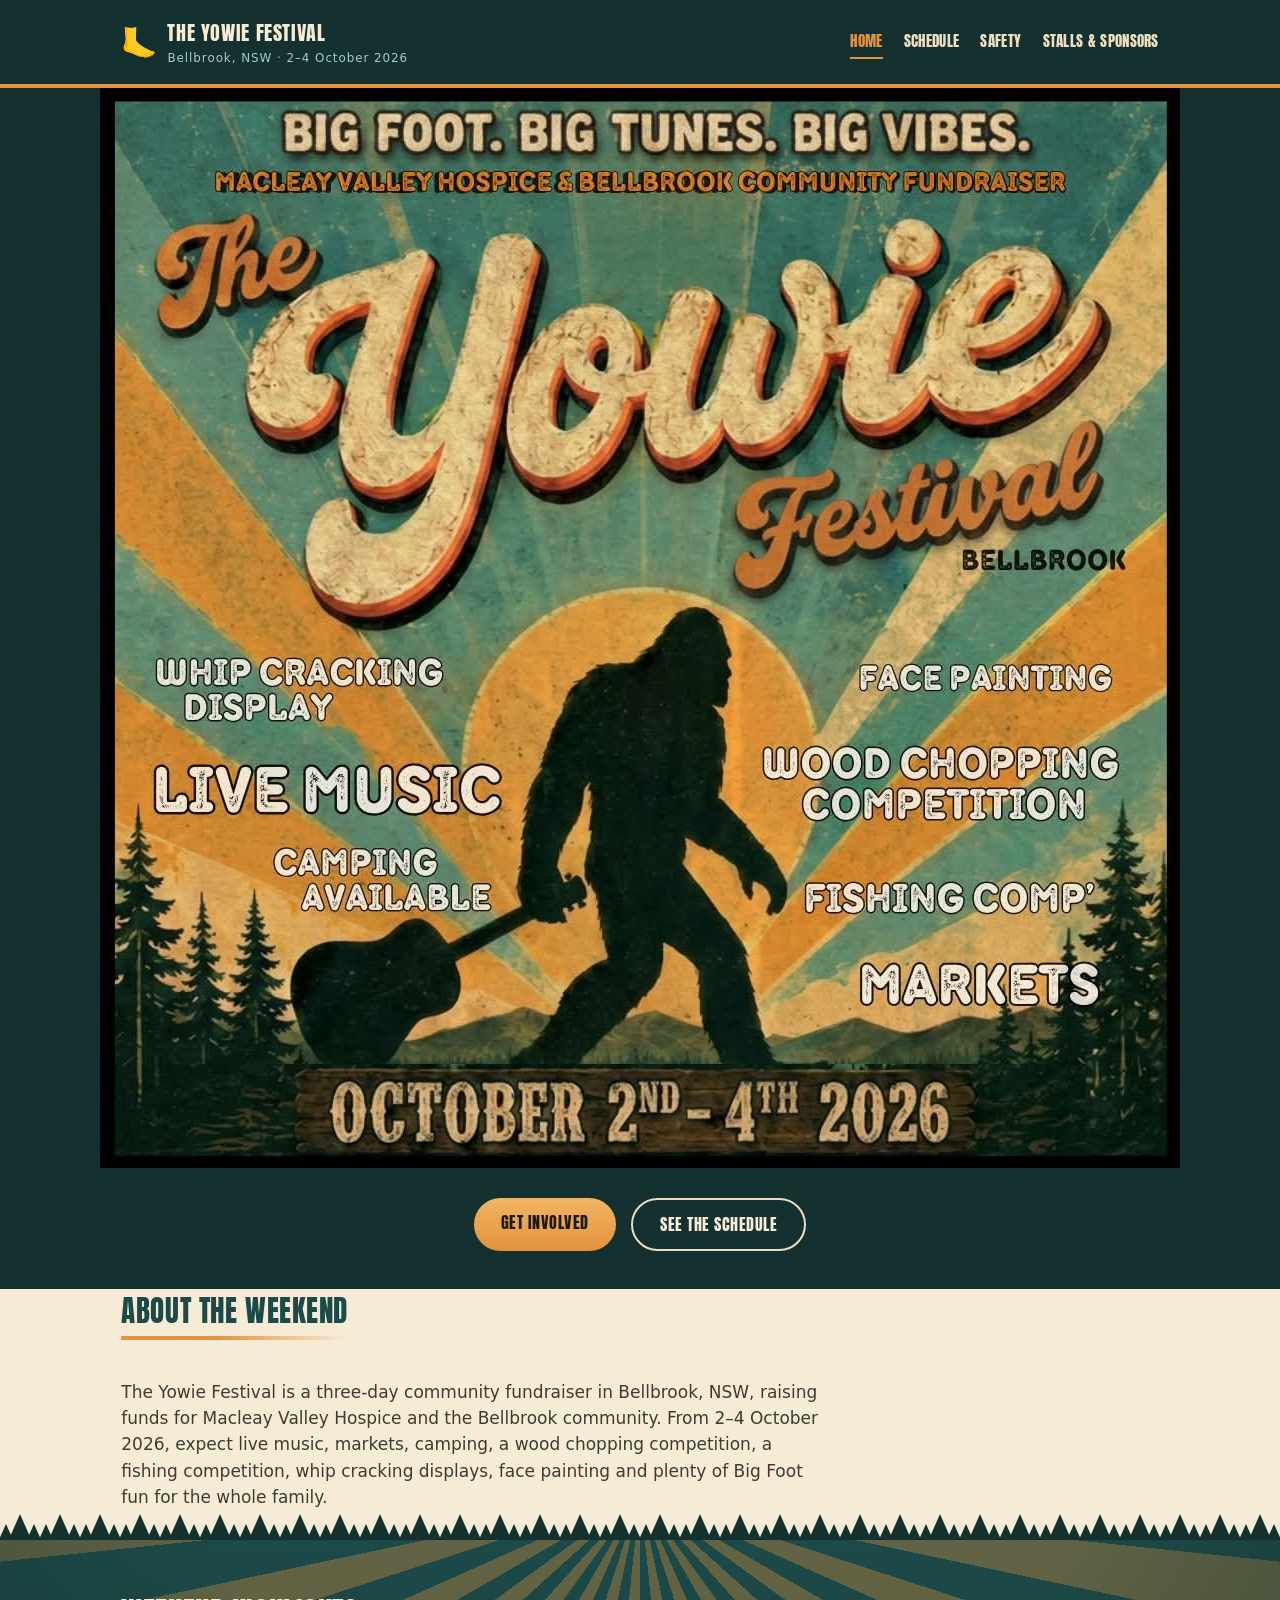
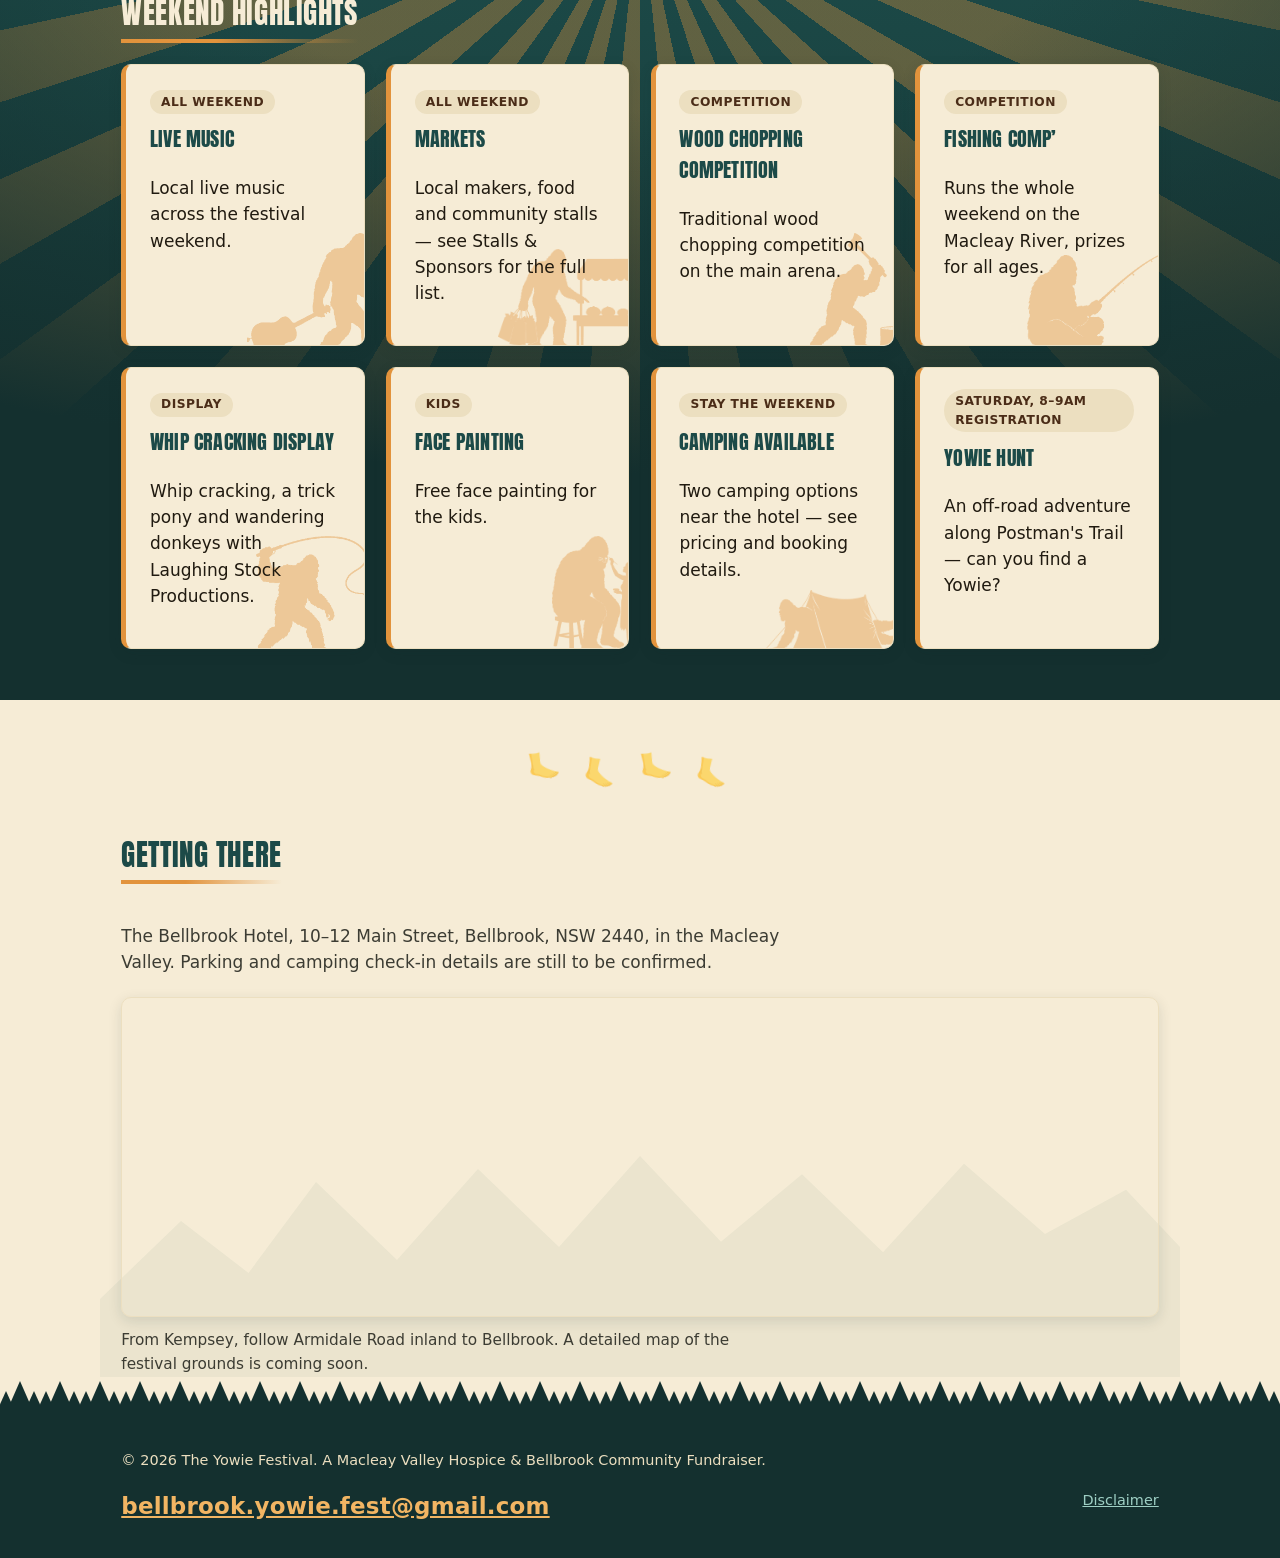
==== index.html @ 69d81611 "Remove the detailed festival map and muster-point map for now Per instruction: until a custom Google" ====
<!DOCTYPE html>
<html lang="en">
<head>
<meta charset="UTF-8">
<meta name="viewport" content="width=device-width, initial-scale=1.0">
<title>The Yowie Festival — Bellbrook, 2–4 October 2026</title>
<meta name="description" content="The Yowie Festival — Big Foot. Big Tunes. Big Vibes. A Macleay Valley Hospice &amp; Bellbrook Community Fundraiser, 2–4 October 2026 in Bellbrook, NSW. Live music, markets, camping, wood chopping, fishing comp and more.">
<link rel="preconnect" href="https://fonts.googleapis.com">
<link rel="preconnect" href="https://fonts.gstatic.com" crossorigin>
<link href="https://fonts.googleapis.com/css2?family=Anton&family=Kaushan+Script&display=swap" rel="stylesheet">
<link rel="stylesheet" href="assets/styles.css">
</head>
<body>

<header class="site-header">
  <div class="container">
    <a class="brand" href="index.html">
      <span class="brand-mark" aria-hidden="true">🦶</span>
      <span class="brand-text">The Yowie Festival<small>Bellbrook, NSW · 2–4 October 2026</small></span>
    </a>
    <nav class="site-nav">
      <a href="index.html" aria-current="page">Home</a>
      <a href="schedule.html">Schedule</a>
      <a href="safety.html">Safety</a>
      <a href="vendors.html">Stalls &amp; Sponsors</a>
    </nav>
  </div>
</header>

<section class="hero">
  <h1 class="visually-hidden">The Yowie Festival — Bellbrook, 2&ndash;4 October 2026</h1>
  <div class="hero-poster-full">
    <img src="assets/img/yowie-festival-poster.jpg" alt="The Yowie Festival official event poster: Big Foot, Big Tunes, Big Vibes — a Macleay Valley Hospice &amp; Bellbrook Community Fundraiser, 2–4 October 2026, featuring whip cracking display, live music, camping available, face painting, wood chopping competition, fishing comp' and markets.">
  </div>

  <div class="hero-actions">
    <div class="button-row">
      <a class="btn btn-primary" href="mailto:bellbrook.yowie.fest@gmail.com">Get Involved</a>
      <a class="btn btn-secondary" href="schedule.html">See the schedule</a>
    </div>
  </div>
</section>

<main class="container">

  <section id="about">
    <h2 class="section-title">About the weekend</h2>
    <p class="section-intro">
      The Yowie Festival is a three-day community fundraiser in Bellbrook, NSW, raising
      funds for Macleay Valley Hospice and the Bellbrook community. From 2–4 October 2026,
      expect live music, markets, camping, a wood chopping competition, a fishing
      competition, whip cracking displays, face painting and plenty of Big Foot fun for
      the whole family.
    </p>
  </section>

  <section id="highlights" class="panel-sunburst">
    <div class="container">
      <h2 class="section-title">Weekend highlights</h2>
      <div class="card-grid">
        <div class="card">
          <img class="card-silhouette" src="assets/img/yowie-guitar-cutout-orange.png" alt="" aria-hidden="true">
          <div class="card-body">
            <div class="meta">All weekend</div>
            <h3><a href="live-music.html">Live Music</a></h3>
            <p>Local live music across the festival weekend.</p>
          </div>
        </div>
        <div class="card">
          <img class="card-silhouette" src="assets/img/yowie-markets-orange.png" alt="" aria-hidden="true">
          <div class="card-body">
            <div class="meta">All weekend</div>
            <h3><a href="vendors.html">Markets</a></h3>
            <p>Local makers, food and community stalls — see Stalls &amp; Sponsors for the full list.</p>
          </div>
        </div>
        <div class="card">
          <img class="card-silhouette" src="assets/img/yowie-wood-chopping-orange.png" alt="" aria-hidden="true">
          <div class="card-body">
            <div class="meta">Competition</div>
            <h3><a href="wood-chopping-competition.html">Wood Chopping Competition</a></h3>
            <p>Traditional wood chopping competition on the main arena.</p>
          </div>
        </div>
        <div class="card">
          <img class="card-silhouette" src="assets/img/yowie-fishing-orange.png" alt="" aria-hidden="true">
          <div class="card-body">
            <div class="meta">Competition</div>
            <h3><a href="fishing-competition.html">Fishing Comp&rsquo;</a></h3>
            <p>Runs the whole weekend on the Macleay River, prizes for all ages.</p>
          </div>
        </div>
        <div class="card">
          <img class="card-silhouette" src="assets/img/yowie-whip-cracking-orange.png" alt="" aria-hidden="true">
          <div class="card-body">
            <div class="meta">Display</div>
            <h3><a href="whip-cracking-display.html">Whip Cracking Display</a></h3>
            <p>Whip cracking, a trick pony and wandering donkeys with Laughing Stock Productions.</p>
          </div>
        </div>
        <div class="card">
          <img class="card-silhouette" src="assets/img/yowie-face-painting-orange.png" alt="" aria-hidden="true">
          <div class="card-body">
            <div class="meta">Kids</div>
            <h3><a href="face-painting.html">Face Painting</a></h3>
            <p>Free face painting for the kids.</p>
          </div>
        </div>
        <div class="card">
          <img class="card-silhouette" src="assets/img/yowie-camping-orange.png" alt="" aria-hidden="true">
          <div class="card-body">
            <div class="meta">Stay the weekend</div>
            <h3><a href="camping.html">Camping Available</a></h3>
            <p>Two camping options near the hotel — see pricing and booking details.</p>
          </div>
        </div>
        <div class="card">
          <div class="card-body">
            <div class="meta">Saturday, 8&ndash;9am registration</div>
            <h3><a href="yowie-hunt.html">Yowie Hunt</a></h3>
            <p>An off-road adventure along Postman's Trail — can you find a Yowie?</p>
          </div>
        </div>
      </div>
    </div>
  </section>

  <div class="footprint-trail" aria-hidden="true"><span>🦶</span><span>🦶</span><span>🦶</span><span>🦶</span></div>

  <section id="location">
    <h2 class="section-title">Getting there</h2>
    <p class="section-intro">
      The Bellbrook Hotel, 10&ndash;12 Main Street, Bellbrook, NSW 2440, in the Macleay
      Valley. Parking and camping check-in details are still to be confirmed.
    </p>
    <div class="map-embed">
      <iframe
        src="https://www.google.com/maps?saddr=Kempsey,+NSW&daddr=Bellbrook,+NSW&output=embed"
        title="Map showing the drive from Kempsey to Bellbrook via Armidale Road"
        loading="lazy"
        referrerpolicy="no-referrer-when-downgrade">
      </iframe>
    </div>
    <p class="section-intro map-note">
      From Kempsey, follow Armidale Road inland to Bellbrook. A detailed map of the
      festival grounds is coming soon.
    </p>
  </section>

</main>

<footer class="site-footer">
  <div class="container">
    <div>&copy; <span id="year">2026</span> The Yowie Festival. A Macleay Valley Hospice &amp; Bellbrook Community Fundraiser.</div>
    <div><a href="mailto:bellbrook.yowie.fest@gmail.com" class="footer-email">bellbrook.yowie.fest@gmail.com</a></div>
    <div><a href="disclaimer.html">Disclaimer</a></div>
  </div>
</footer>

</body>
</html>
---- assets/styles.css ----
/* Yowie Weekend — shared styles
   Plain CSS, no build step, so the whole /assets folder can be copied
   straight into any static host. */

:root {
  --forest-dark: #14302f;
  --forest: #1c4a48;
  --forest-mid: #2d6e6a;
  --moss: #5b8c5a;
  --moss-light: #9ecfc4;
  --bark: #5b3a22;
  --wood: #6b4226;
  --wood-dark: #4a2c17;
  --cream: #f6ecd6;
  --cream-dim: #ecdfc0;
  --accent: #e2933c;
  --accent-light: #f2b563;
  --accent-dark: #b85c2e;
  --ink: #201a10;
  --radius: 10px;
  --max-width: 1080px;
  --font-display: "Anton", "Segoe UI", system-ui, sans-serif;
  --font-script: "Kaushan Script", cursive;
  font-size: 17px;
}

* {
  box-sizing: border-box;
}

html, body {
  margin: 0;
  padding: 0;
}

html {
  overflow-x: hidden;
}

body {
  background-color: var(--cream);
  background-image:
    radial-gradient(ellipse 140% 70% at 12% -8%, rgba(226, 147, 60, 0.12), transparent 55%),
    radial-gradient(ellipse 140% 70% at 100% 105%, rgba(28, 74, 72, 0.14), transparent 55%);
  background-attachment: fixed;
  color: var(--ink);
  font-family: "Segoe UI", system-ui, -apple-system, Roboto, sans-serif;
  line-height: 1.55;
  overflow-x: hidden;
}

a {
  color: var(--forest-mid);
}

a:hover {
  color: var(--accent-dark);
}

img {
  max-width: 100%;
  display: block;
}

.container {
  max-width: var(--max-width);
  margin: 0 auto;
  padding: 0 1.25rem;
}

/* Header / nav */

.site-header {
  background: var(--forest-dark);
  color: var(--cream);
  border-bottom: 4px solid var(--accent);
}

.site-header .container {
  display: flex;
  align-items: center;
  justify-content: space-between;
  flex-wrap: wrap;
  gap: 0.75rem;
  padding-top: 1rem;
  padding-bottom: 1rem;
}

.brand {
  display: flex;
  align-items: center;
  gap: 0.6rem;
  text-decoration: none;
  color: var(--cream);
}

.brand-mark {
  font-size: 1.7rem;
  line-height: 1;
}

.brand-text {
  font-family: var(--font-display);
  font-weight: 400;
  font-size: 1.2rem;
  letter-spacing: 0.03em;
  text-transform: uppercase;
}

.brand-text small {
  display: block;
  font-family: "Segoe UI", system-ui, sans-serif;
  font-weight: 400;
  font-size: 0.7rem;
  letter-spacing: 0.08em;
  color: var(--moss-light);
  text-transform: none;
}

.site-nav {
  display: flex;
  gap: 1.25rem;
  flex-wrap: wrap;
}

.site-nav a {
  font-family: var(--font-display);
  color: var(--cream-dim);
  text-decoration: none;
  font-weight: 400;
  font-size: 0.9rem;
  letter-spacing: 0.02em;
  text-transform: uppercase;
  padding: 0.25rem 0;
  border-bottom: 2px solid transparent;
}

.site-nav a:hover,
.site-nav a[aria-current="page"] {
  color: var(--accent);
  border-bottom-color: var(--accent);
}

/* Placeholder banner */

.placeholder-banner {
  background: var(--accent);
  color: var(--ink);
  text-align: center;
  font-size: 0.85rem;
  font-weight: 600;
  padding: 0.5rem 1rem;
}

/* Hero — the official poster, full-bleed, with clickable hotspots over its own text */

.hero {
  background: var(--forest-dark);
  text-align: center;
}

.hero-poster-full {
  position: relative;
  width: 100%;
  max-width: var(--max-width);
  aspect-ratio: 1 / 1;
  margin: 0 auto;
  overflow: hidden;
}

.hero-poster-full img {
  width: 100%;
  height: 100%;
  object-fit: cover;
  display: block;
}

.visually-hidden {
  position: absolute;
  width: 1px;
  height: 1px;
  padding: 0;
  margin: -1px;
  overflow: hidden;
  clip: rect(0, 0, 0, 0);
  white-space: nowrap;
  border: 0;
}

.hero-actions {
  padding: 1.75rem 0 2.25rem;
}

.button-row {
  display: flex;
  justify-content: center;
  gap: 0.9rem;
  flex-wrap: wrap;
}

.btn {
  display: inline-block;
  padding: 0.7rem 1.6rem;
  border-radius: 999px;
  font-family: var(--font-display);
  font-weight: 400;
  text-transform: uppercase;
  letter-spacing: 0.03em;
  text-decoration: none;
  font-size: 0.95rem;
}

.btn-primary {
  background: linear-gradient(180deg, var(--accent-light) 0%, var(--accent) 100%);
  color: var(--ink);
}

.btn-primary:hover {
  background: var(--accent-light);
  color: var(--ink);
}

.btn-secondary {
  background: transparent;
  border: 2px solid var(--cream-dim);
  color: var(--cream);
}

.btn-secondary:hover {
  border-color: var(--accent);
  color: var(--accent);
}

/* Sections */

main {
  position: relative;
  padding: 2.5rem 0 3.5rem;
  background-image: url("data:image/svg+xml,%3Csvg xmlns='http://www.w3.org/2000/svg' viewBox='0 0 400 100' preserveAspectRatio='none'%3E%3Cpolygon points='0,100 0,70 30,40 55,60 80,25 110,55 140,20 170,50 200,15 230,48 260,22 290,52 320,18 350,45 380,28 400,50 400,100' fill='%231c4a48' fill-opacity='0.05'/%3E%3C/svg%3E");
  background-repeat: no-repeat;
  background-position: bottom center;
  background-size: 100% 260px;
}

section + section {
  margin-top: 2.75rem;
}

.footprint-trail {
  text-align: center;
  font-size: 1.5rem;
  letter-spacing: 1.4rem;
  color: var(--moss);
  opacity: 0.6;
  margin: 2.75rem 0;
}

.footprint-trail span {
  display: inline-block;
}

.footprint-trail span:nth-child(even) {
  transform: translateY(8px) rotate(10deg);
}

.footprint-trail span:nth-child(odd) {
  transform: translateY(-3px) rotate(-8deg);
}

.section-title {
  font-family: var(--font-display);
  font-weight: 400;
  text-transform: uppercase;
  letter-spacing: 0.02em;
  font-size: 1.7rem;
  color: var(--forest);
  display: inline-block;
  padding-bottom: 0.4rem;
  margin: 0 0 1.25rem;
  background-image: linear-gradient(90deg, var(--accent) 0%, var(--accent) 40%, transparent 100%);
  background-repeat: no-repeat;
  background-position: left bottom;
  background-size: 100% 4px;
}

.section-intro {
  max-width: 65ch;
  color: #3c3c33;
}

.email-cta {
  margin: 0.25rem 0 0;
}

.email-cta a {
  display: inline-block;
  font-size: clamp(1.05rem, 4vw, 1.3rem);
  font-weight: 700;
  color: var(--accent-dark);
  letter-spacing: 0.01em;
  overflow-wrap: anywhere;
  max-width: 100%;
}

.email-cta a:hover {
  color: var(--forest);
}

/* Full-bleed panel for breaking a section out of .container's max-width */

.panel-sunburst {
  position: relative;
  width: 100vw;
  left: 50%;
  right: 50%;
  margin-left: -50vw;
  margin-right: -50vw;
  margin-top: 30px;
  background-color: var(--forest-dark);
  background-image:
    radial-gradient(ellipse 130% 90% at 50% 0%, rgba(20, 48, 47, 0) 0%, rgba(20, 48, 47, 0) 25%, var(--forest-dark) 78%),
    repeating-conic-gradient(from 0deg at 50% -6%, rgba(226, 147, 60, 0.35) 0deg 6deg, rgba(255, 255, 255, 0) 6deg 12deg),
    linear-gradient(180deg, var(--forest) 0%, var(--forest-dark) 100%);
  color: var(--cream);
  padding: 3rem 0;
}

.panel-sunburst::before {
  content: "";
  position: absolute;
  top: -30px;
  left: 0;
  right: 0;
  height: 30px;
  background-image: url("data:image/svg+xml,%3Csvg xmlns='http://www.w3.org/2000/svg' width='40' height='40' viewBox='0 0 40 40'%3E%3Cpolygon points='20,4 34,36 6,36' fill='%2314302f'/%3E%3Cpolygon points='6,14 16,36 -4,36' fill='%2314302f'/%3E%3Cpolygon points='34,14 44,36 24,36' fill='%2314302f'/%3E%3C/svg%3E");
  background-repeat: repeat-x;
  background-size: 40px 40px;
}

.panel-sunburst .container {
  position: relative;
  z-index: 2;
}

.panel-sunburst .section-title {
  color: var(--cream);
}

.panel-sunburst .section-intro {
  color: var(--cream-dim);
}

/* Cards / grids */

.card-grid {
  display: grid;
  grid-template-columns: repeat(auto-fit, minmax(230px, 1fr));
  gap: 1.25rem;
}

.card {
  position: relative;
  overflow: hidden;
  background: var(--cream);
  color: var(--ink);
  border: 1px solid var(--cream-dim);
  border-left: 5px solid var(--accent);
  border-radius: var(--radius);
  padding: 1.25rem 1.4rem;
  box-shadow: 0 4px 14px rgba(20, 40, 38, 0.12);
  transition: box-shadow 0.15s ease, transform 0.15s ease;
}

.card:has(h3 a):hover {
  box-shadow: 0 8px 22px rgba(20, 40, 38, 0.22);
  transform: translateY(-3px);
}

.card-silhouette {
  position: absolute;
  right: -12px;
  bottom: -8px;
  height: 120px;
  max-width: 60%;
  width: auto;
  object-fit: contain;
  object-position: bottom right;
  opacity: 0.4;
  pointer-events: none;
  z-index: 0;
}

.card-silhouette.flip {
  transform: scaleX(-1);
}

.card-body {
  position: relative;
  z-index: 1;
  height: 100%;
}

.card h3 {
  font-family: var(--font-display);
  font-weight: 400;
  text-transform: uppercase;
  letter-spacing: 0.01em;
  margin-top: 0;
  color: var(--forest);
  overflow-wrap: anywhere;
}

.card h3 a {
  color: inherit;
  text-decoration: none;
}

.card h3 a::after {
  content: "";
  position: absolute;
  inset: 0;
  z-index: 2;
}

.card h3 a:hover {
  color: var(--accent-dark);
  text-decoration: underline;
}

.card-body p a {
  position: relative;
  z-index: 3;
}

.card .meta {
  display: inline-block;
  font-size: 0.72rem;
  color: var(--wood-dark);
  background: var(--cream-dim);
  font-weight: 700;
  text-transform: uppercase;
  letter-spacing: 0.04em;
  padding: 0.15rem 0.65rem;
  border-radius: 999px;
  margin-bottom: 0.6rem;
}

/* Map embed */

.map-embed {
  margin-top: 1.25rem;
  border: 1px solid var(--cream-dim);
  border-radius: var(--radius);
  overflow: hidden;
  box-shadow: 0 4px 14px rgba(20, 40, 38, 0.12);
}

.map-embed {
  width: 100%;
  height: 320px;
}

.map-embed iframe {
  width: 100%;
  height: 320px;
  border: 0;
  display: block;
}

.map-note {
  margin-top: 0.75rem;
  font-size: 0.9rem;
}

/* Leaflet custom marker icon for the sponsor logo pin */

.hotel-marker-icon {
  border-radius: 50%;
  border: 2px solid var(--cream);
  box-shadow: 0 1px 6px rgba(20, 40, 38, 0.45);
  background: #fff;
  object-fit: cover;
}

/* White halo so orange Yowie activity icons stay visible over any tile
   background, satellite photo or street map. */
.map-marker-icon {
  filter: drop-shadow(0 0 2px #fff) drop-shadow(0 0 2px #fff) drop-shadow(0 1px 3px rgba(20, 40, 38, 0.65));
}

/* Schedule table */

.schedule-day {
  margin-bottom: 2rem;
}

.schedule-day h3 {
  font-family: var(--font-display);
  font-weight: 400;
  text-transform: uppercase;
  letter-spacing: 0.02em;
  color: var(--forest);
  font-size: 1.3rem;
  margin-bottom: 0.75rem;
}

.schedule-table-wrap {
  overflow-x: auto;
  margin: 0 0 1.5rem;
}

table.schedule-table {
  width: 100%;
  border-collapse: collapse;
  background: var(--cream);
  border-radius: var(--radius);
  overflow: hidden;
  box-shadow: 0 4px 14px rgba(20, 40, 38, 0.12);
}

table.schedule-table th,
table.schedule-table td {
  text-align: left;
  padding: 0.7rem 1rem;
  border-bottom: 1px solid var(--cream-dim);
}

table.schedule-table th {
  background: var(--forest);
  color: var(--cream);
  font-size: 0.85rem;
  text-transform: uppercase;
  letter-spacing: 0.04em;
}

table.schedule-table tbody tr:nth-child(even) td {
  background: var(--cream-dim);
}

table.schedule-table tr:last-child td {
  border-bottom: none;
}

table.schedule-table td.time {
  white-space: nowrap;
  font-weight: 700;
  color: var(--accent-dark);
}

.safety-list {
  margin: 0 0 1.25rem;
  padding-left: 1.4rem;
}

.safety-list li {
  margin: 0.35rem 0;
}

/* Sponsor tiers */

.tier-heading {
  display: inline-block;
  font-family: var(--font-display);
  font-size: 0.8rem;
  text-transform: uppercase;
  letter-spacing: 0.05em;
  color: var(--cream);
  background: var(--forest);
  font-weight: 400;
  padding: 0.3rem 0.9rem;
  border-radius: 999px;
  margin: 1.75rem 0 0.9rem;
}

.tier-heading:first-of-type {
  margin-top: 0;
}

.sponsor-card .sponsor-logo {
  max-width: 160px;
  max-height: 90px;
  width: auto;
  height: auto;
  margin: 0 0 1rem;
  background: #fff;
  border: 1px solid var(--cream-dim);
  border-radius: 6px;
  padding: 0.6rem;
}

/* Activity illustrations — the official poster's Yowie cutout, reused per detail page */

.activity-illustration {
  max-width: 300px;
  margin: 0 0 1.75rem;
  background: var(--cream);
  border: 1px solid var(--cream-dim);
  border-radius: var(--radius);
  padding: 1.5rem;
  box-shadow: 0 4px 14px rgba(20, 40, 38, 0.12);
  text-align: center;
}

.activity-illustration img {
  max-width: 100%;
  height: auto;
  margin: 0 auto;
}

.activity-illustration img.flip {
  transform: scaleX(-1);
}

/* Footer */

.site-footer {
  position: relative;
  background: var(--forest-dark);
  color: var(--cream-dim);
  font-size: 0.85rem;
  padding: 2.5rem 0 2rem;
  margin-top: 30px;
}

.site-footer::before {
  content: "";
  position: absolute;
  top: -30px;
  left: 0;
  right: 0;
  height: 30px;
  background-image: url("data:image/svg+xml,%3Csvg xmlns='http://www.w3.org/2000/svg' width='40' height='40' viewBox='0 0 40 40'%3E%3Cpolygon points='20,4 34,36 6,36' fill='%2314302f'/%3E%3Cpolygon points='6,14 16,36 -4,36' fill='%2314302f'/%3E%3Cpolygon points='34,14 44,36 24,36' fill='%2314302f'/%3E%3C/svg%3E");
  background-repeat: repeat-x;
  background-size: 40px 40px;
}

.site-footer .container {
  display: flex;
  justify-content: space-between;
  flex-wrap: wrap;
  gap: 1rem;
}

.site-footer a {
  color: var(--moss-light);
}

.site-footer a.footer-email {
  display: inline-block;
  max-width: 100%;
  font-size: clamp(1.05rem, 4.5vw, 1.35rem);
  font-weight: 700;
  color: var(--accent-light);
  letter-spacing: 0.01em;
  overflow-wrap: anywhere;
}

.site-footer a.footer-email:hover {
  color: var(--accent);
  text-decoration: underline;
}

@media (max-width: 560px) {
  .site-header .container {
    flex-direction: column;
    align-items: flex-start;
  }
}
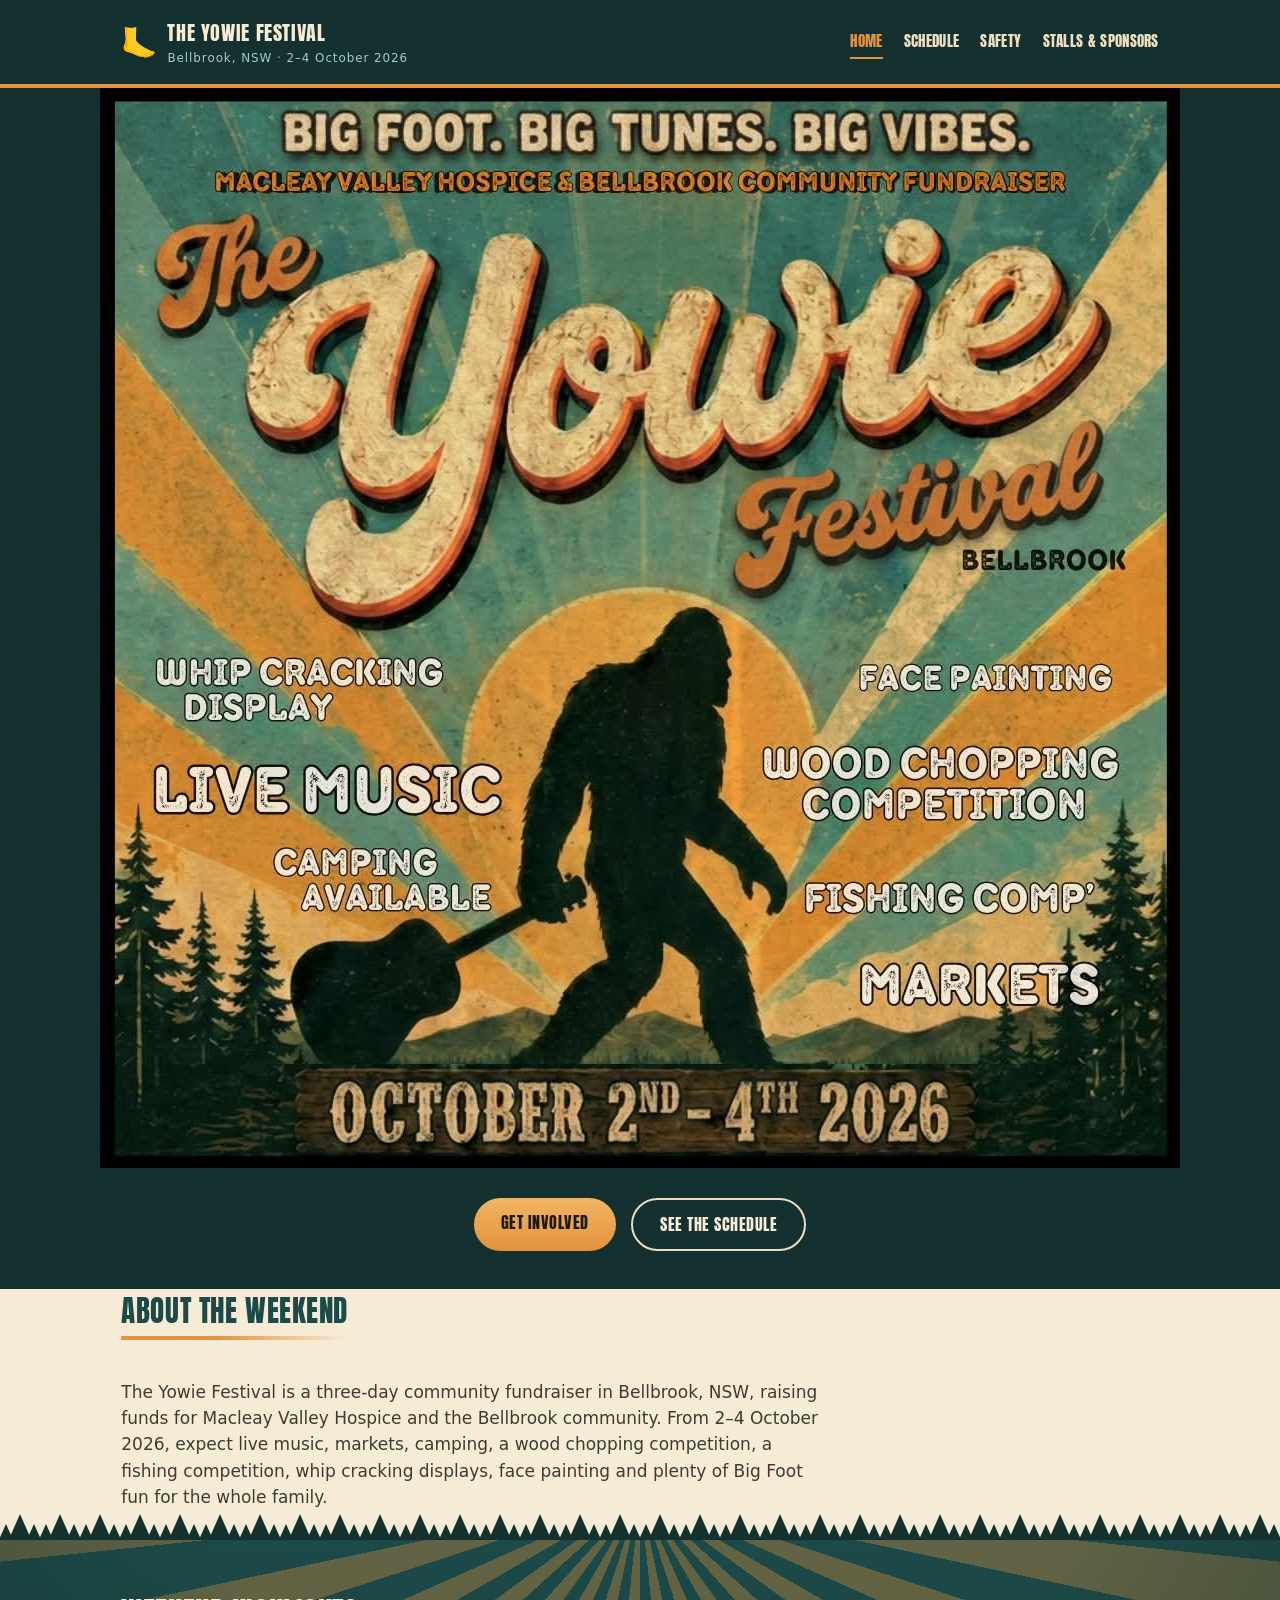
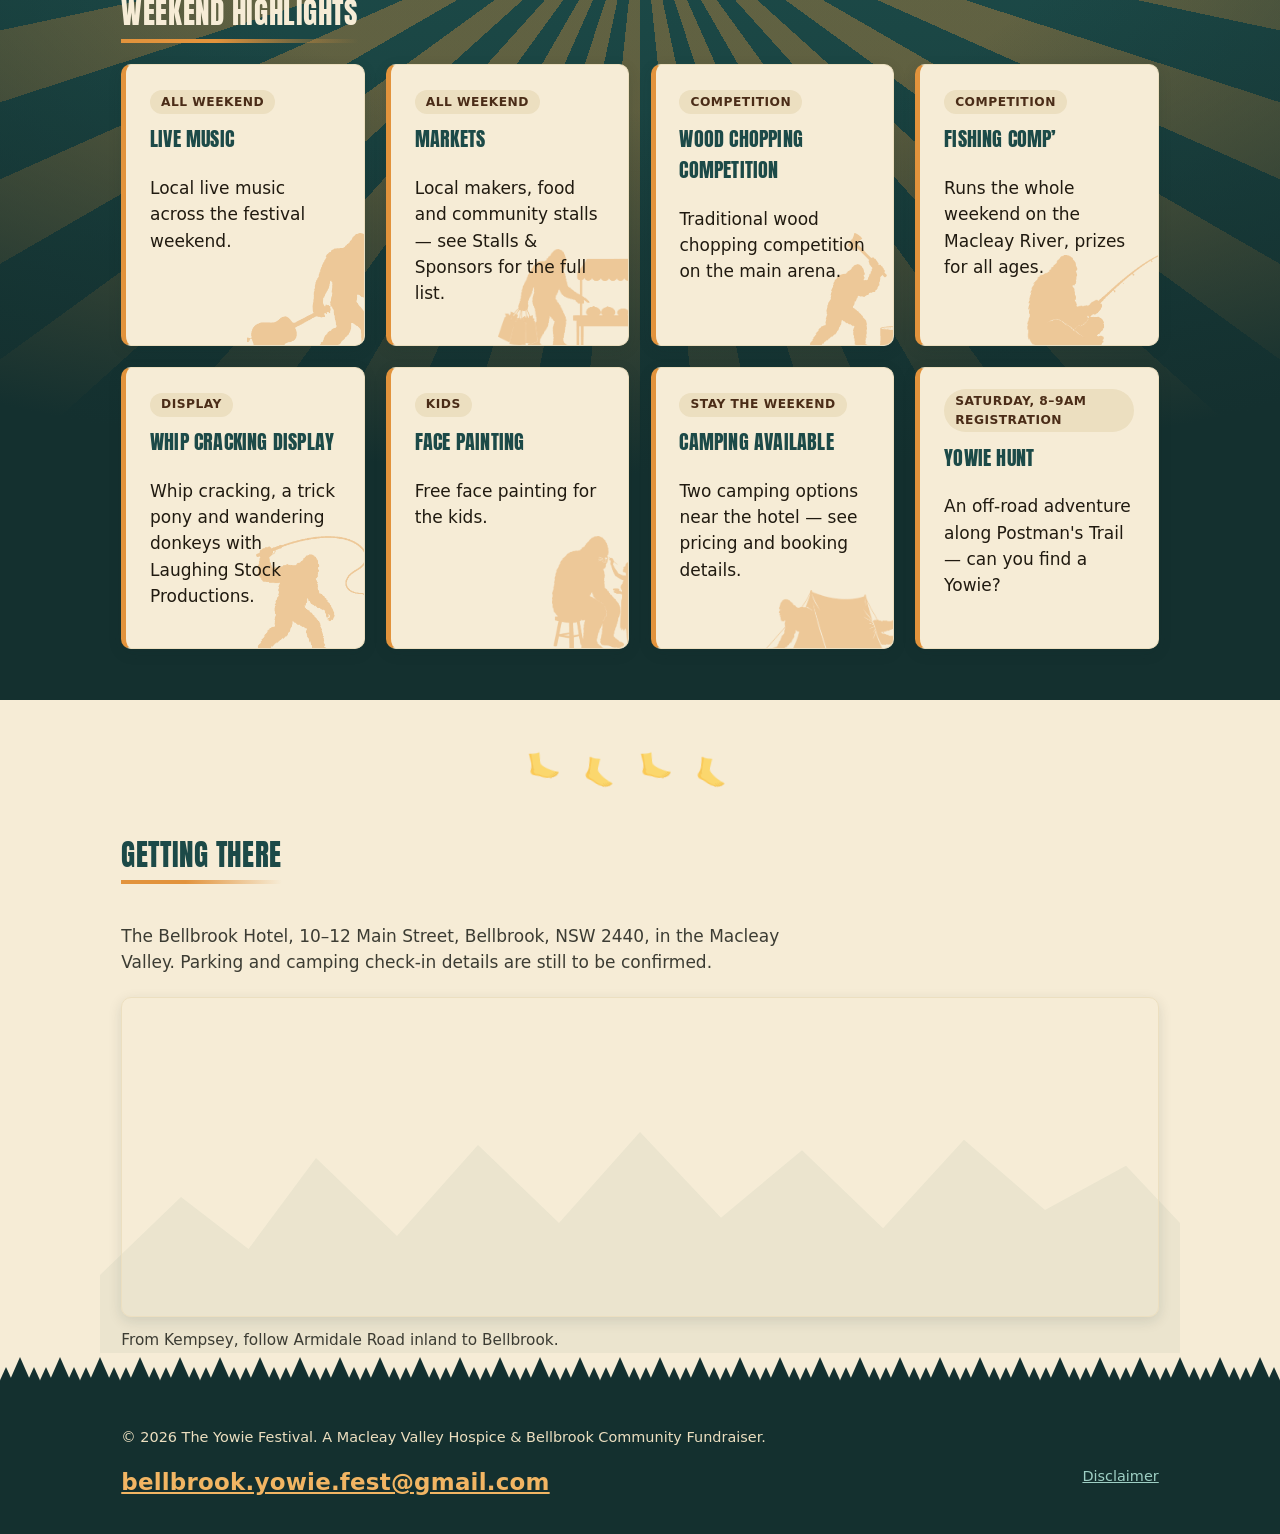
==== commit c3b8ef35: "Remove remaining "draft"/"coming soon" language from public pages schedule.html had several leftover" ====
--- a/index.html
+++ b/index.html
@@ -135,15 +135,14 @@
     </p>
     <div class="map-embed">
       <iframe
-        src="https://www.google.com/maps?saddr=Kempsey,+NSW&daddr=Bellbrook,+NSW&output=embed"
-        title="Map showing the drive from Kempsey to Bellbrook via Armidale Road"
+        src="https://www.google.com/maps?ll=-30.951,152.673&z=10&output=embed"
+        title="Regional map showing Kempsey, Bellbrook and Armidale Road"
         loading="lazy"
         referrerpolicy="no-referrer-when-downgrade">
       </iframe>
     </div>
     <p class="section-intro map-note">
-      From Kempsey, follow Armidale Road inland to Bellbrook. A detailed map of the
-      festival grounds is coming soon.
+      From Kempsey, follow Armidale Road inland to Bellbrook.
     </p>
   </section>
 
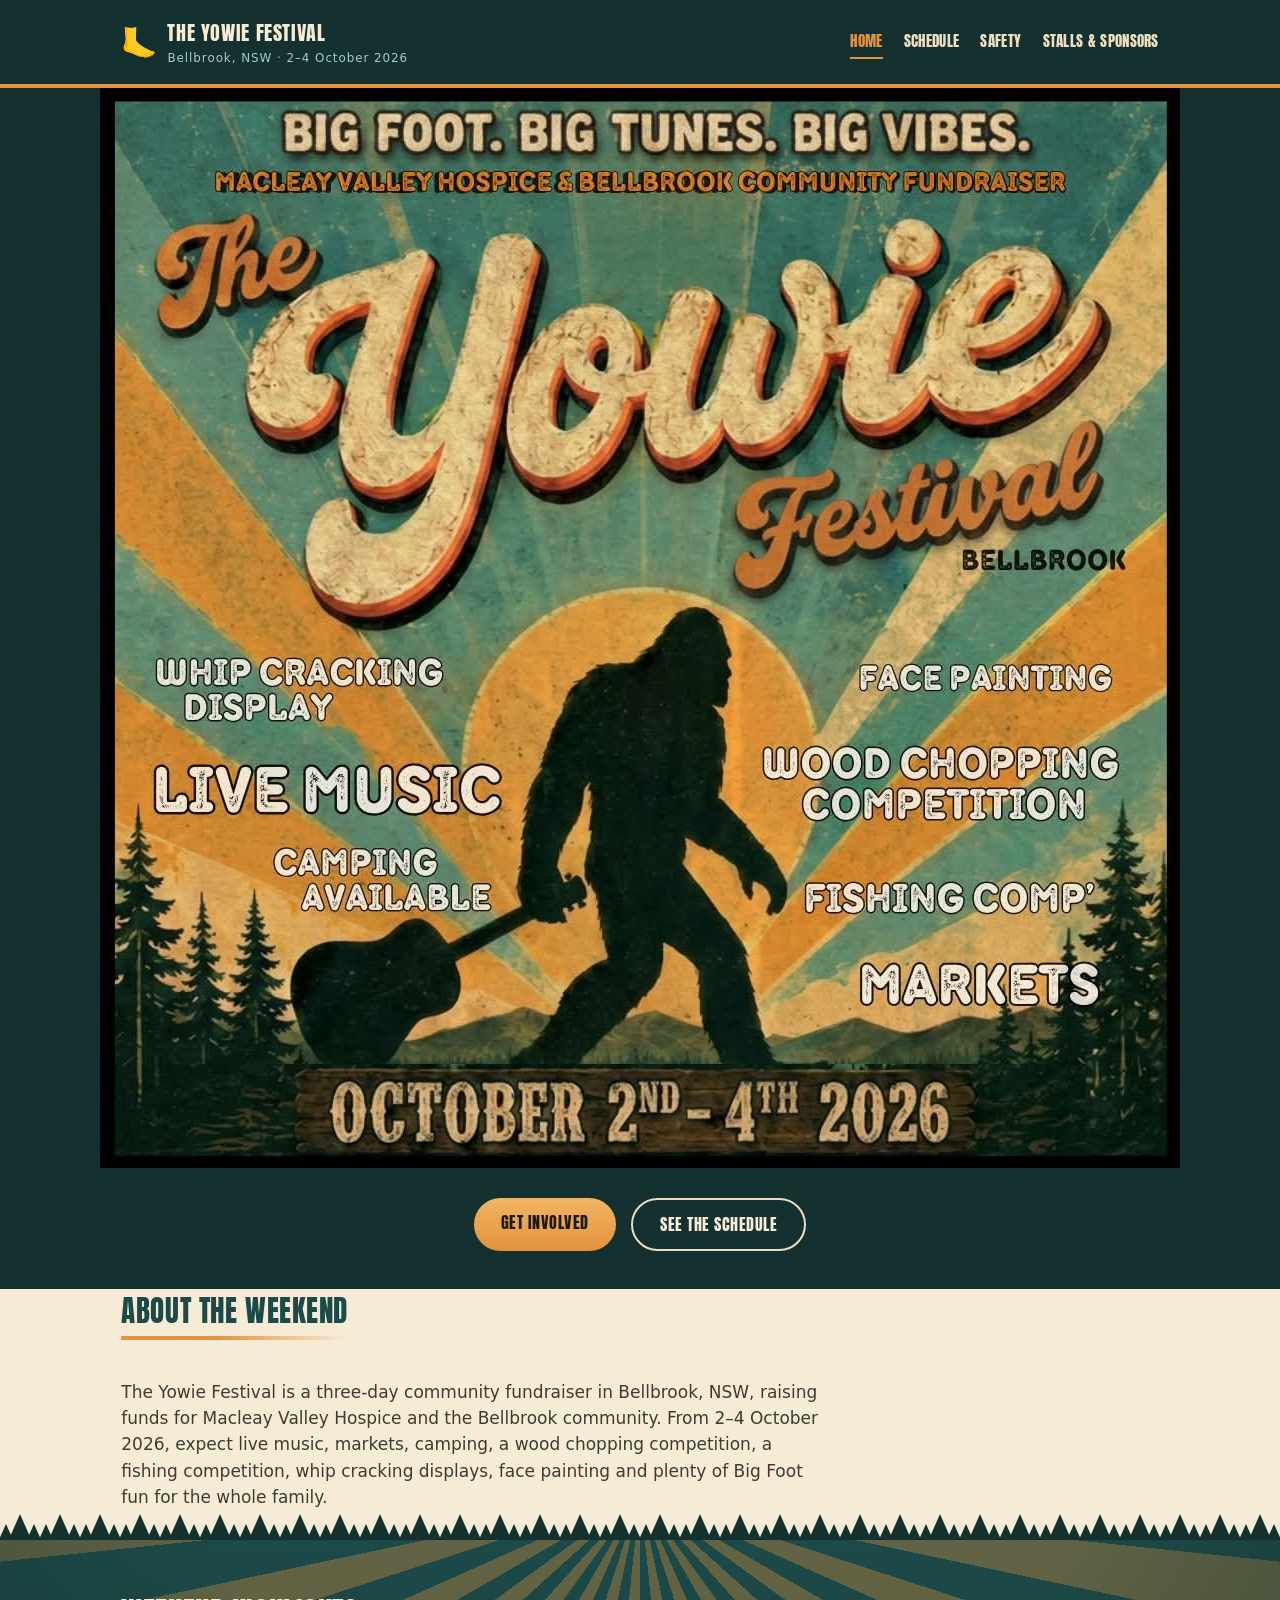
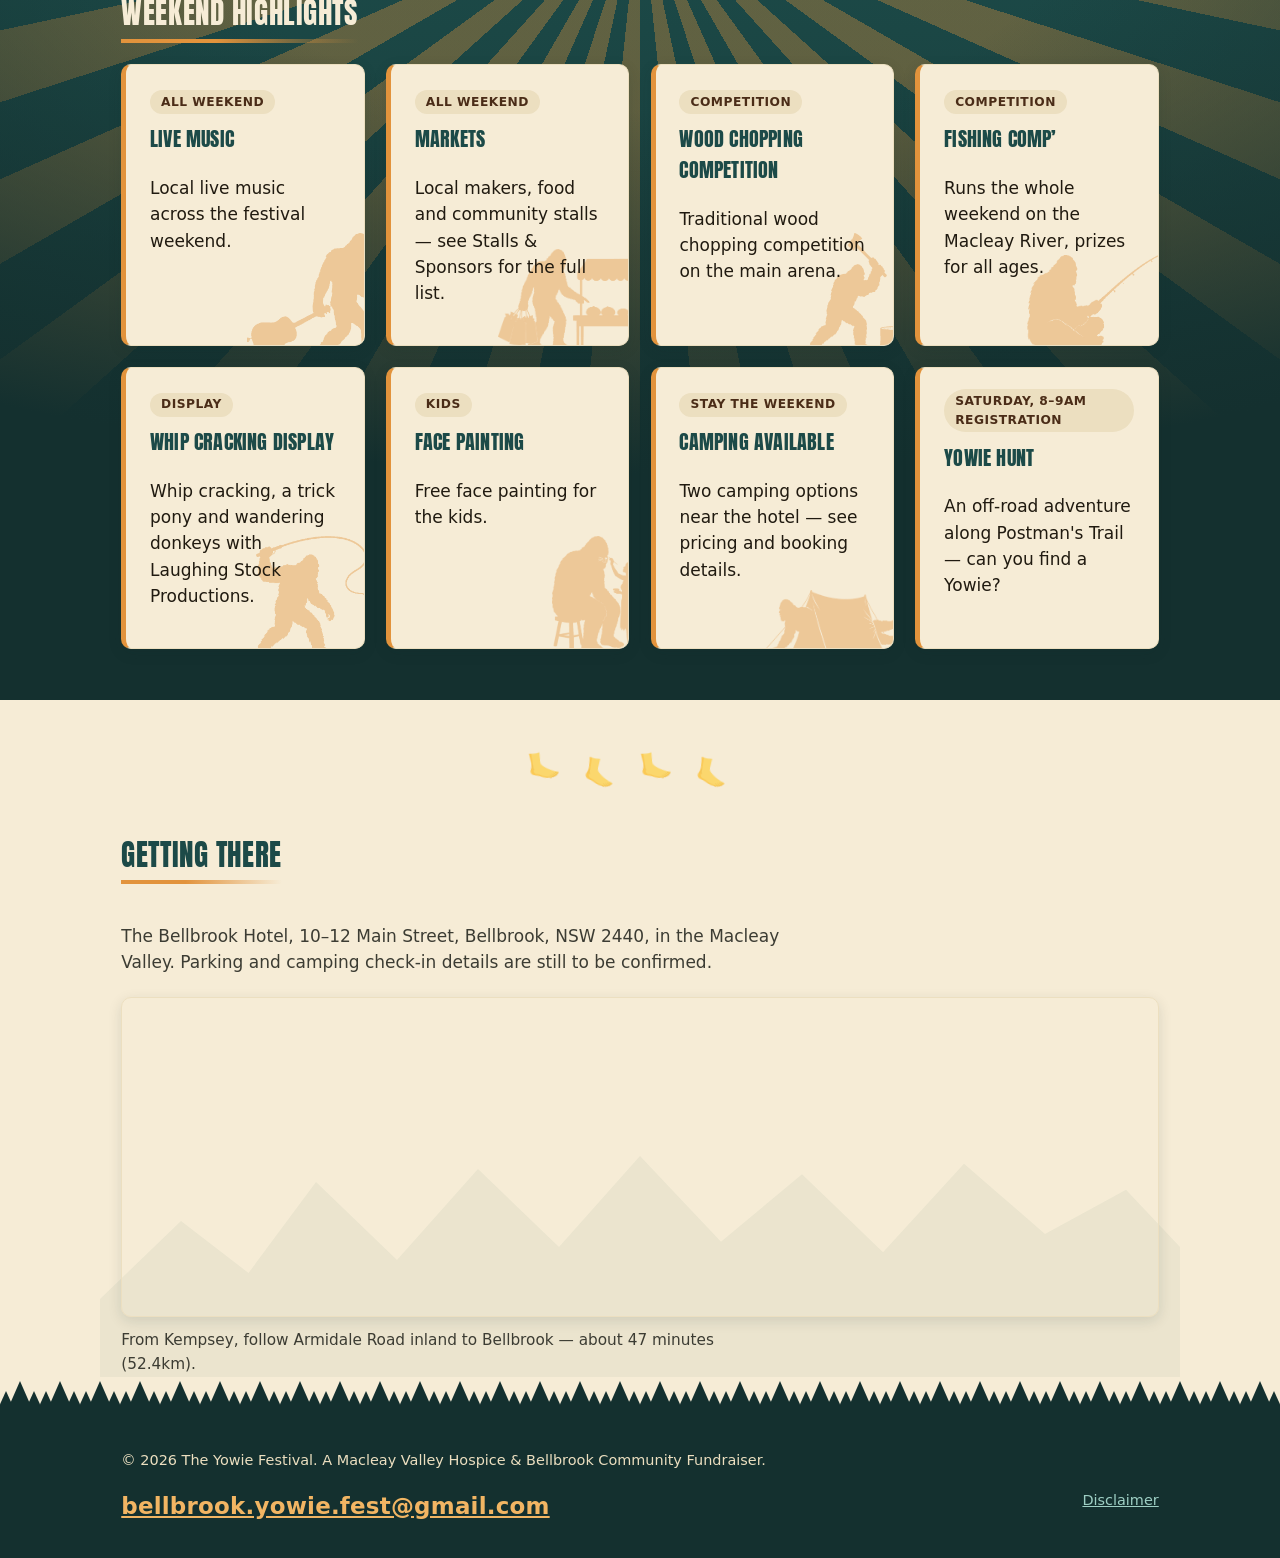
==== commit 006d3a4d: "Add real drive time/distance from Kempsey to Bellbrook From a Google Maps screenshot: 47 minutes, 52" ====
--- a/index.html
+++ b/index.html
@@ -142,7 +142,8 @@
       </iframe>
     </div>
     <p class="section-intro map-note">
-      From Kempsey, follow Armidale Road inland to Bellbrook.
+      From Kempsey, follow Armidale Road inland to Bellbrook &mdash; about 47 minutes
+      (52.4km).
     </p>
   </section>
 
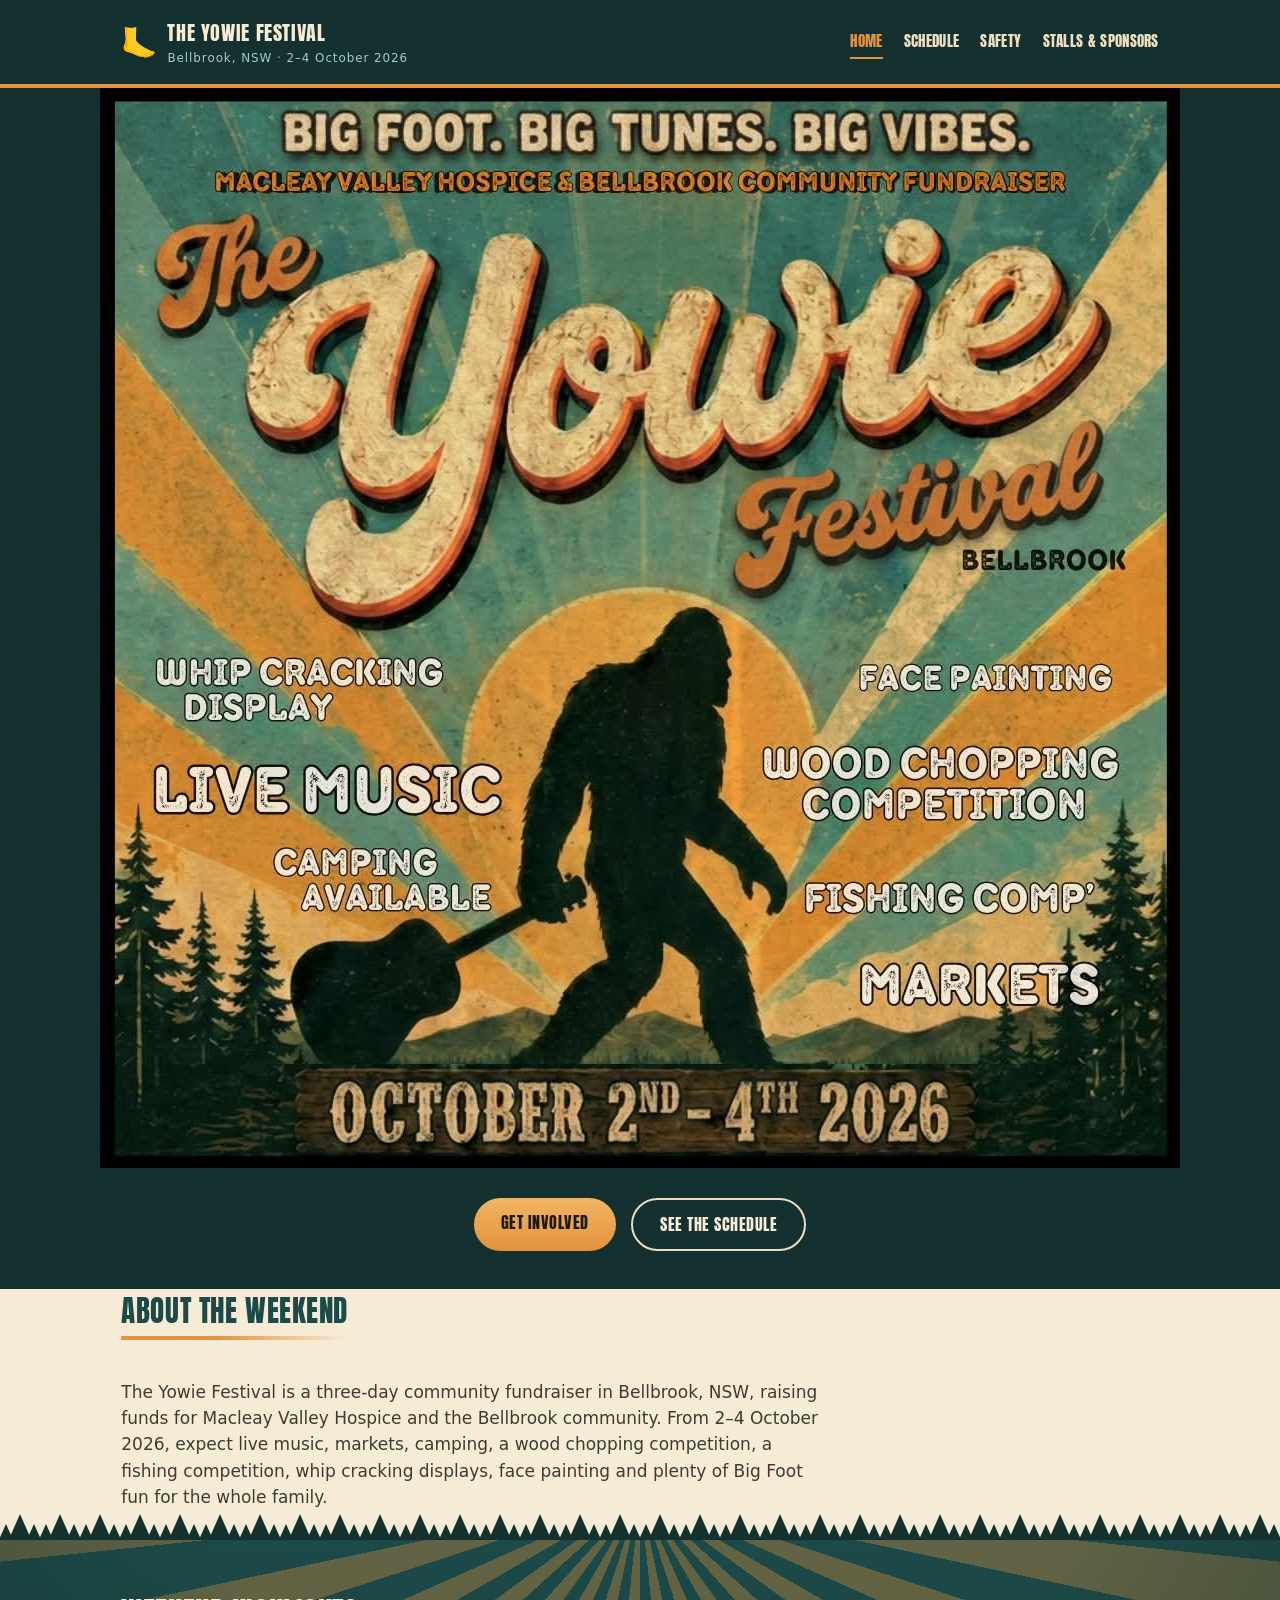
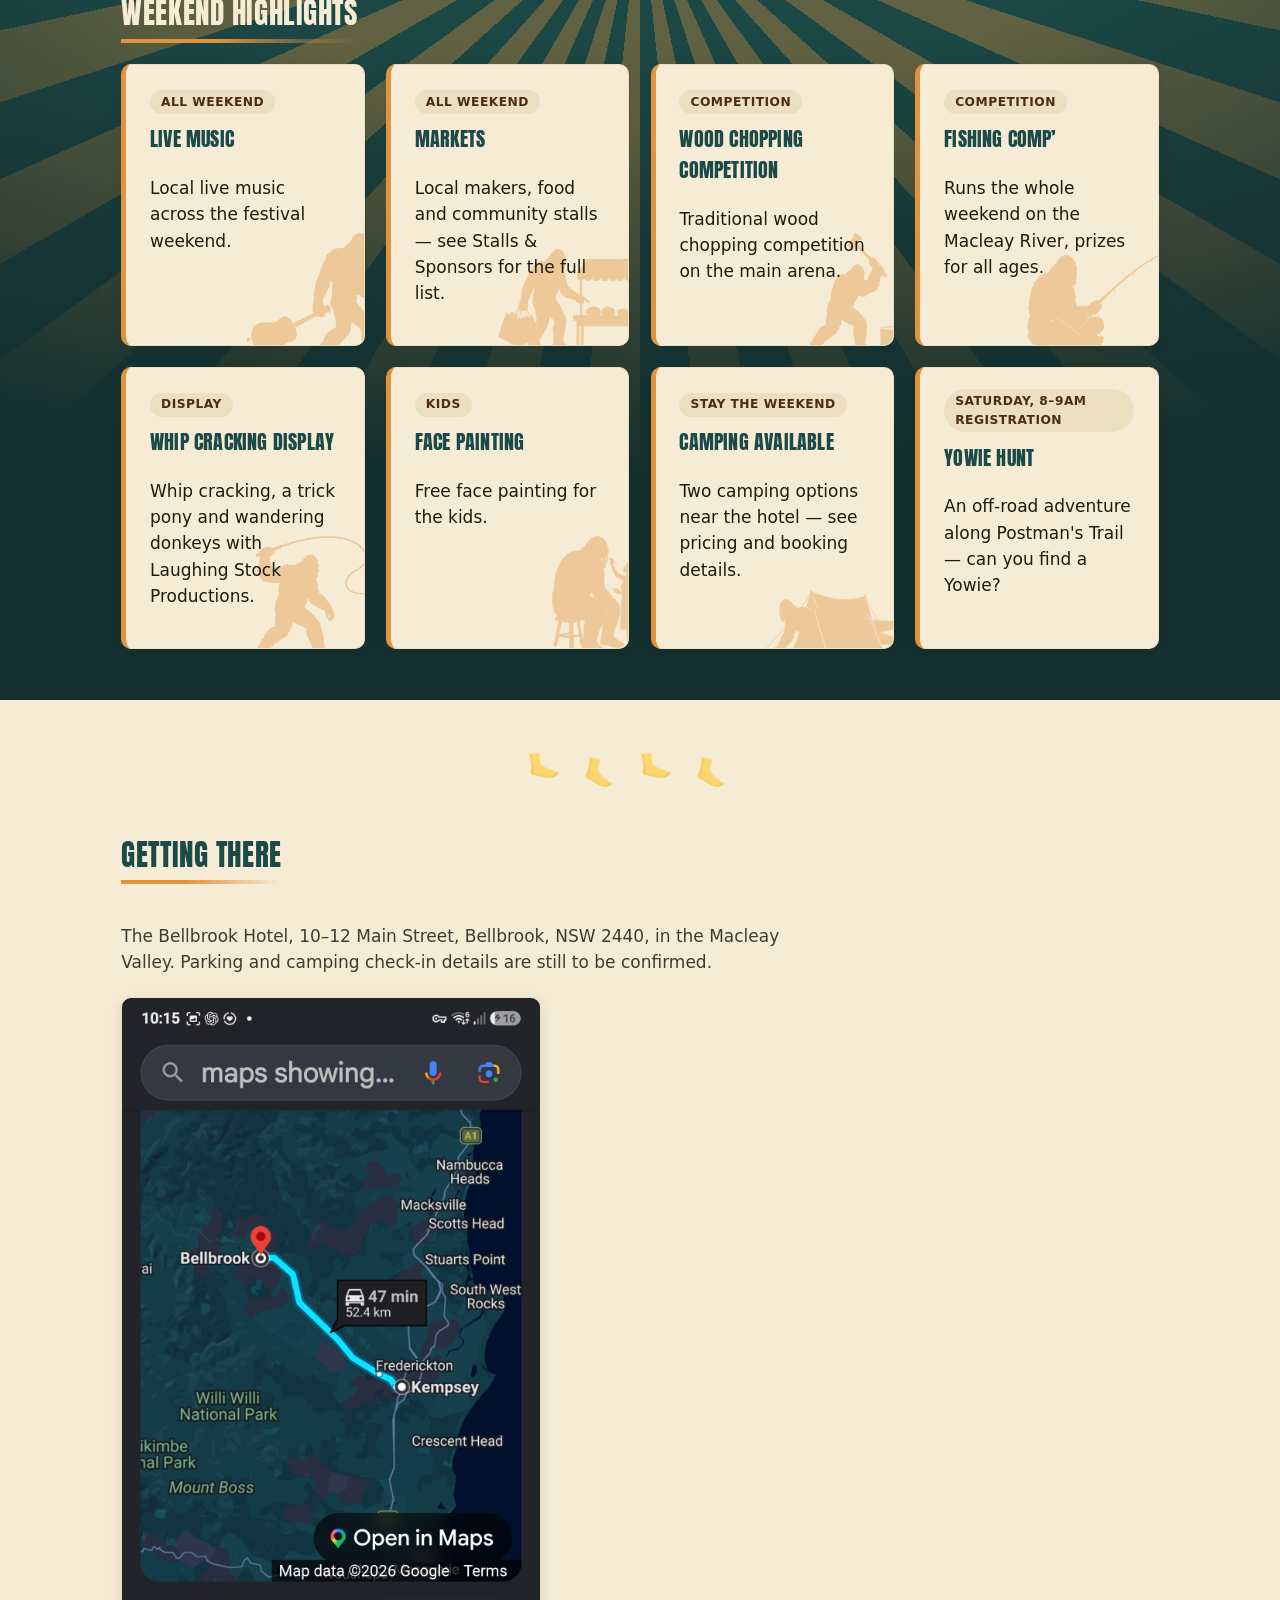
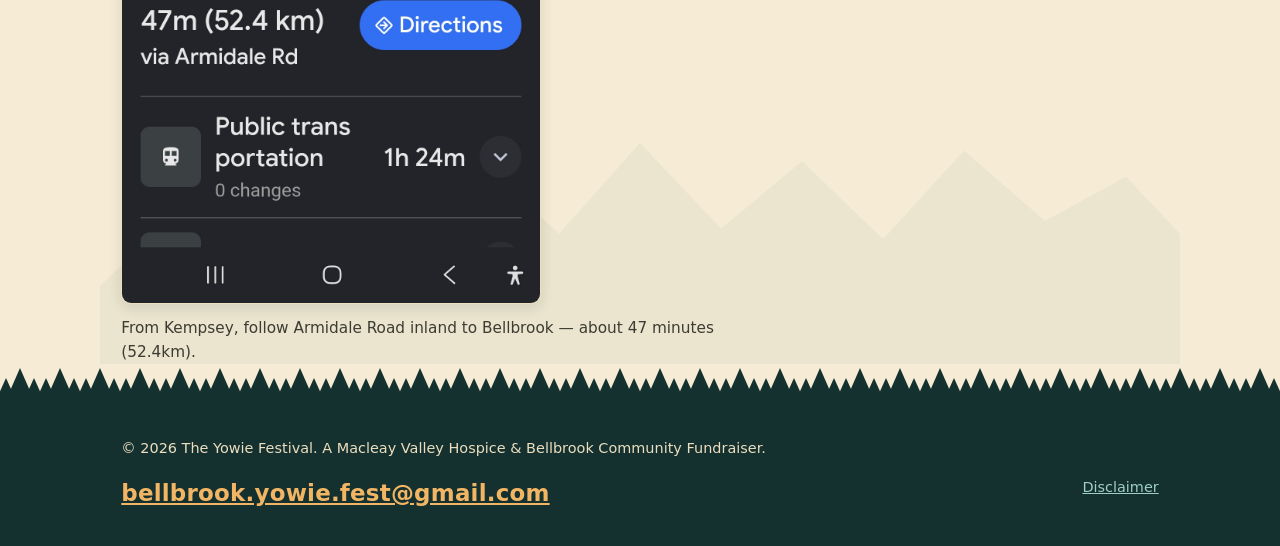
==== commit 5802a754: "Replace the Google Maps iframe with the user's own map screenshot Swaps the regional Kempsey-to-Bell" ====
--- a/index.html
+++ b/index.html
@@ -133,13 +133,8 @@
       The Bellbrook Hotel, 10&ndash;12 Main Street, Bellbrook, NSW 2440, in the Macleay
       Valley. Parking and camping check-in details are still to be confirmed.
     </p>
-    <div class="map-embed">
-      <iframe
-        src="https://www.google.com/maps?ll=-30.951,152.673&z=10&output=embed"
-        title="Regional map showing Kempsey, Bellbrook and Armidale Road"
-        loading="lazy"
-        referrerpolicy="no-referrer-when-downgrade">
-      </iframe>
+    <div class="location-map-photo">
+      <img src="assets/img/getting-there-map.jpg" alt="Map showing the drive from Kempsey to Bellbrook via Armidale Road, 47 minutes, 52.4km">
     </div>
     <p class="section-intro map-note">
       From Kempsey, follow Armidale Road inland to Bellbrook &mdash; about 47 minutes
--- a/assets/styles.css
+++ b/assets/styles.css
@@ -467,6 +467,21 @@
   display: block;
 }
 
+.location-map-photo {
+  margin-top: 1.25rem;
+  max-width: 420px;
+  border: 1px solid var(--cream-dim);
+  border-radius: var(--radius);
+  overflow: hidden;
+  box-shadow: 0 4px 14px rgba(20, 40, 38, 0.12);
+}
+
+.location-map-photo img {
+  width: 100%;
+  height: auto;
+  display: block;
+}
+
 .map-note {
   margin-top: 0.75rem;
   font-size: 0.9rem;
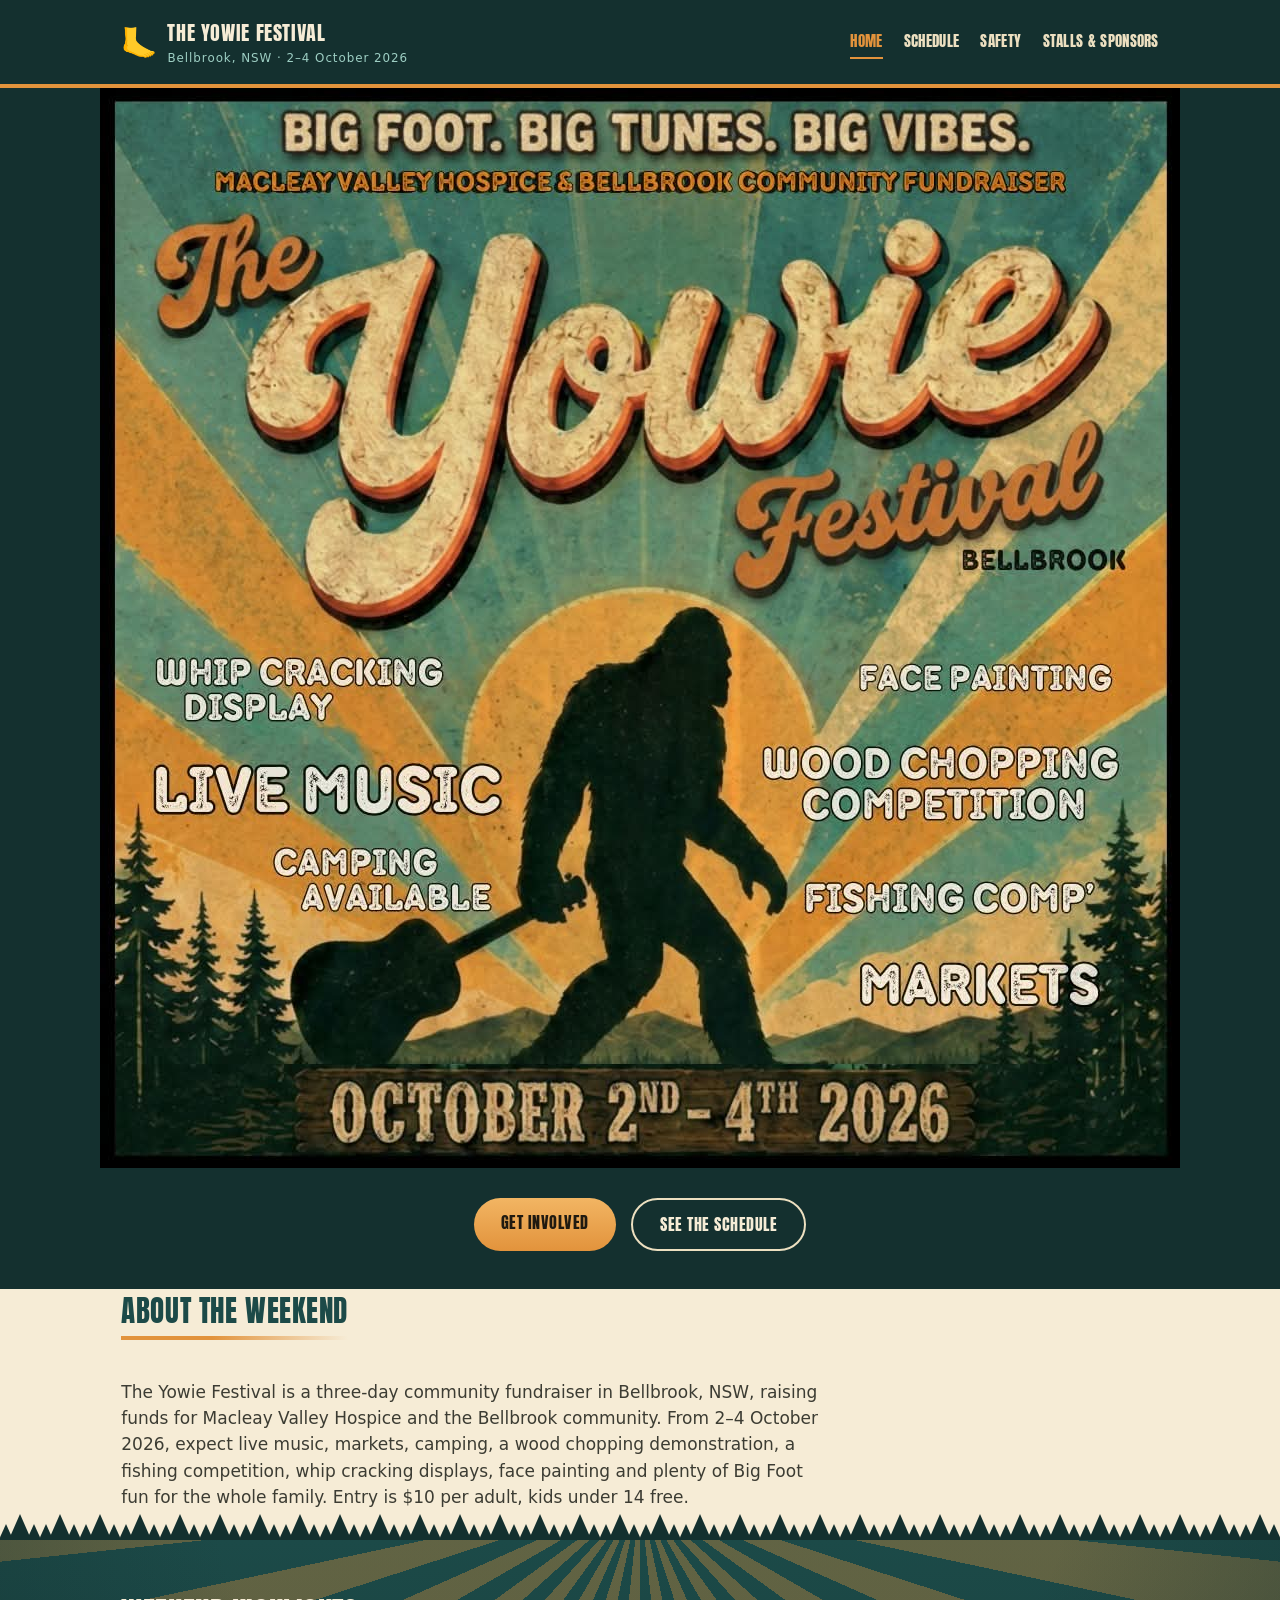
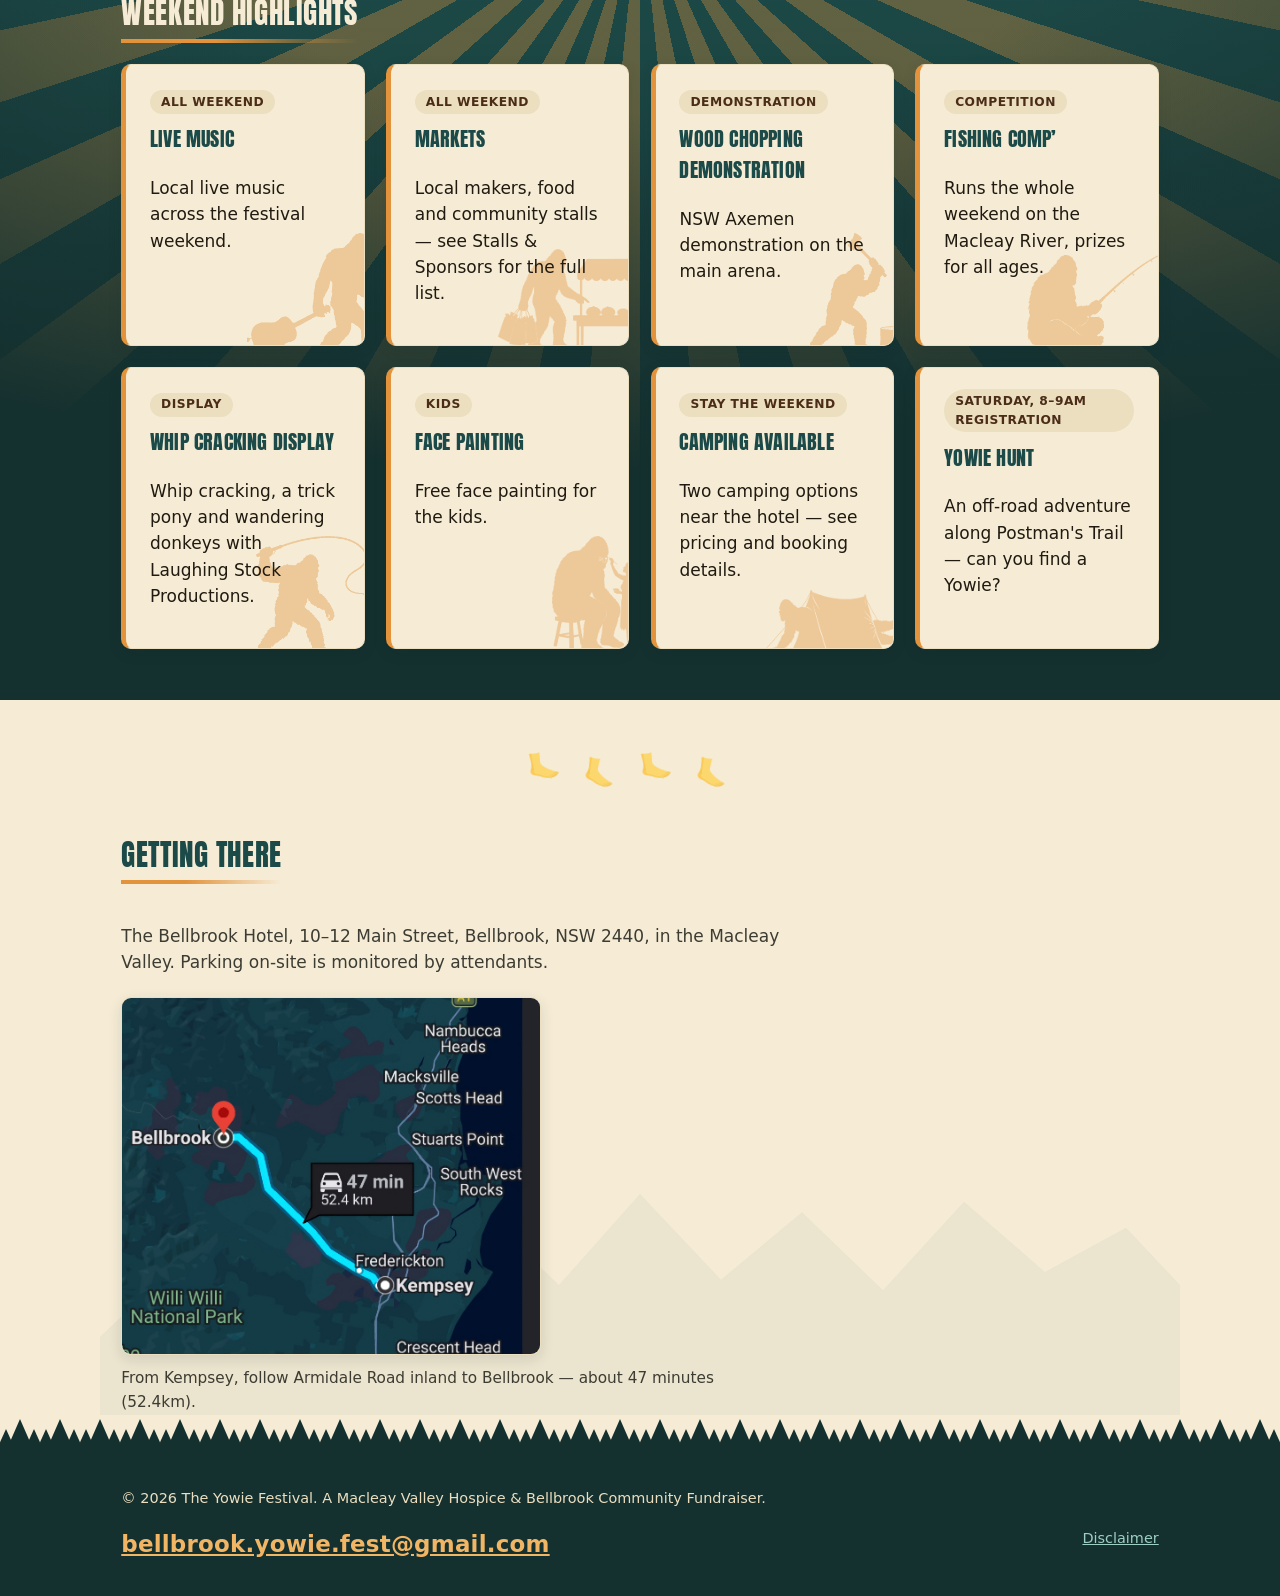
==== commit 55c9fc1f: "Major update from Kate: entry fee, wood chopping reframed, cancellations, links - Face Painting: Sun" ====
--- a/index.html
+++ b/index.html
@@ -30,7 +30,7 @@
 <section class="hero">
   <h1 class="visually-hidden">The Yowie Festival — Bellbrook, 2&ndash;4 October 2026</h1>
   <div class="hero-poster-full">
-    <img src="assets/img/yowie-festival-poster.jpg" alt="The Yowie Festival official event poster: Big Foot, Big Tunes, Big Vibes — a Macleay Valley Hospice &amp; Bellbrook Community Fundraiser, 2–4 October 2026, featuring whip cracking display, live music, camping available, face painting, wood chopping competition, fishing comp' and markets.">
+    <img src="assets/img/yowie-festival-poster.jpg" alt="The Yowie Festival official event poster: Big Foot, Big Tunes, Big Vibes — a Macleay Valley Hospice &amp; Bellbrook Community Fundraiser, 2–4 October 2026, featuring whip cracking display, live music, camping available, face painting, wood chopping demonstration, fishing comp' and markets.">
   </div>
 
   <div class="hero-actions">
@@ -48,9 +48,9 @@
     <p class="section-intro">
       The Yowie Festival is a three-day community fundraiser in Bellbrook, NSW, raising
       funds for Macleay Valley Hospice and the Bellbrook community. From 2–4 October 2026,
-      expect live music, markets, camping, a wood chopping competition, a fishing
+      expect live music, markets, camping, a wood chopping demonstration, a fishing
       competition, whip cracking displays, face painting and plenty of Big Foot fun for
-      the whole family.
+      the whole family. Entry is $10 per adult, kids under 14 free.
     </p>
   </section>
 
@@ -77,9 +77,9 @@
         <div class="card">
           <img class="card-silhouette" src="assets/img/yowie-wood-chopping-orange.png" alt="" aria-hidden="true">
           <div class="card-body">
-            <div class="meta">Competition</div>
-            <h3><a href="wood-chopping-competition.html">Wood Chopping Competition</a></h3>
-            <p>Traditional wood chopping competition on the main arena.</p>
+            <div class="meta">Demonstration</div>
+            <h3><a href="wood-chopping-competition.html">Wood Chopping Demonstration</a></h3>
+            <p>NSW Axemen demonstration on the main arena.</p>
           </div>
         </div>
         <div class="card">
@@ -131,7 +131,7 @@
     <h2 class="section-title">Getting there</h2>
     <p class="section-intro">
       The Bellbrook Hotel, 10&ndash;12 Main Street, Bellbrook, NSW 2440, in the Macleay
-      Valley. Parking and camping check-in details are still to be confirmed.
+      Valley. Parking on-site is monitored by attendants.
     </p>
     <div class="location-map-photo">
       <img src="assets/img/getting-there-map.jpg" alt="Map showing the drive from Kempsey to Bellbrook via Armidale Road, 47 minutes, 52.4km">
--- a/assets/styles.css
+++ b/assets/styles.css
@@ -487,22 +487,6 @@
   font-size: 0.9rem;
 }
 
-/* Leaflet custom marker icon for the sponsor logo pin */
-
-.hotel-marker-icon {
-  border-radius: 50%;
-  border: 2px solid var(--cream);
-  box-shadow: 0 1px 6px rgba(20, 40, 38, 0.45);
-  background: #fff;
-  object-fit: cover;
-}
-
-/* White halo so orange Yowie activity icons stay visible over any tile
-   background, satellite photo or street map. */
-.map-marker-icon {
-  filter: drop-shadow(0 0 2px #fff) drop-shadow(0 0 2px #fff) drop-shadow(0 1px 3px rgba(20, 40, 38, 0.65));
-}
-
 /* Schedule table */
 
 .schedule-day {
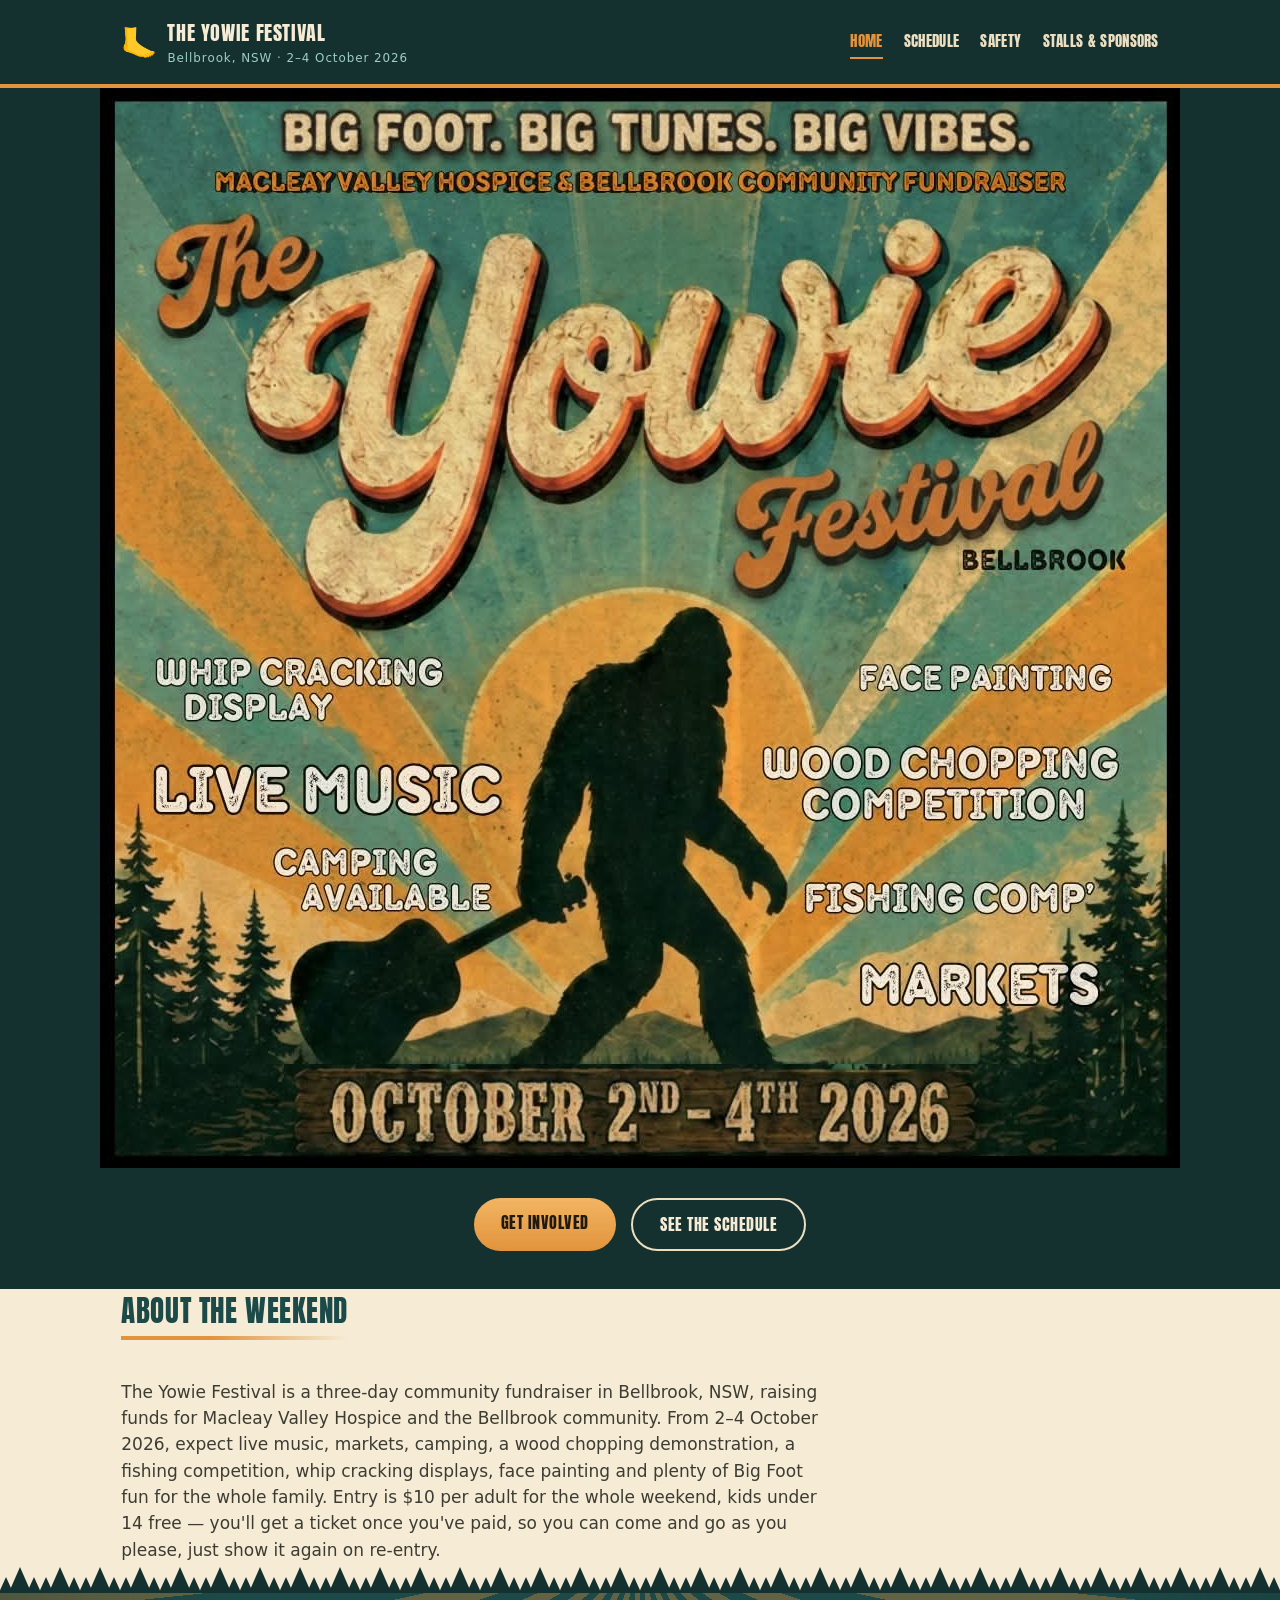
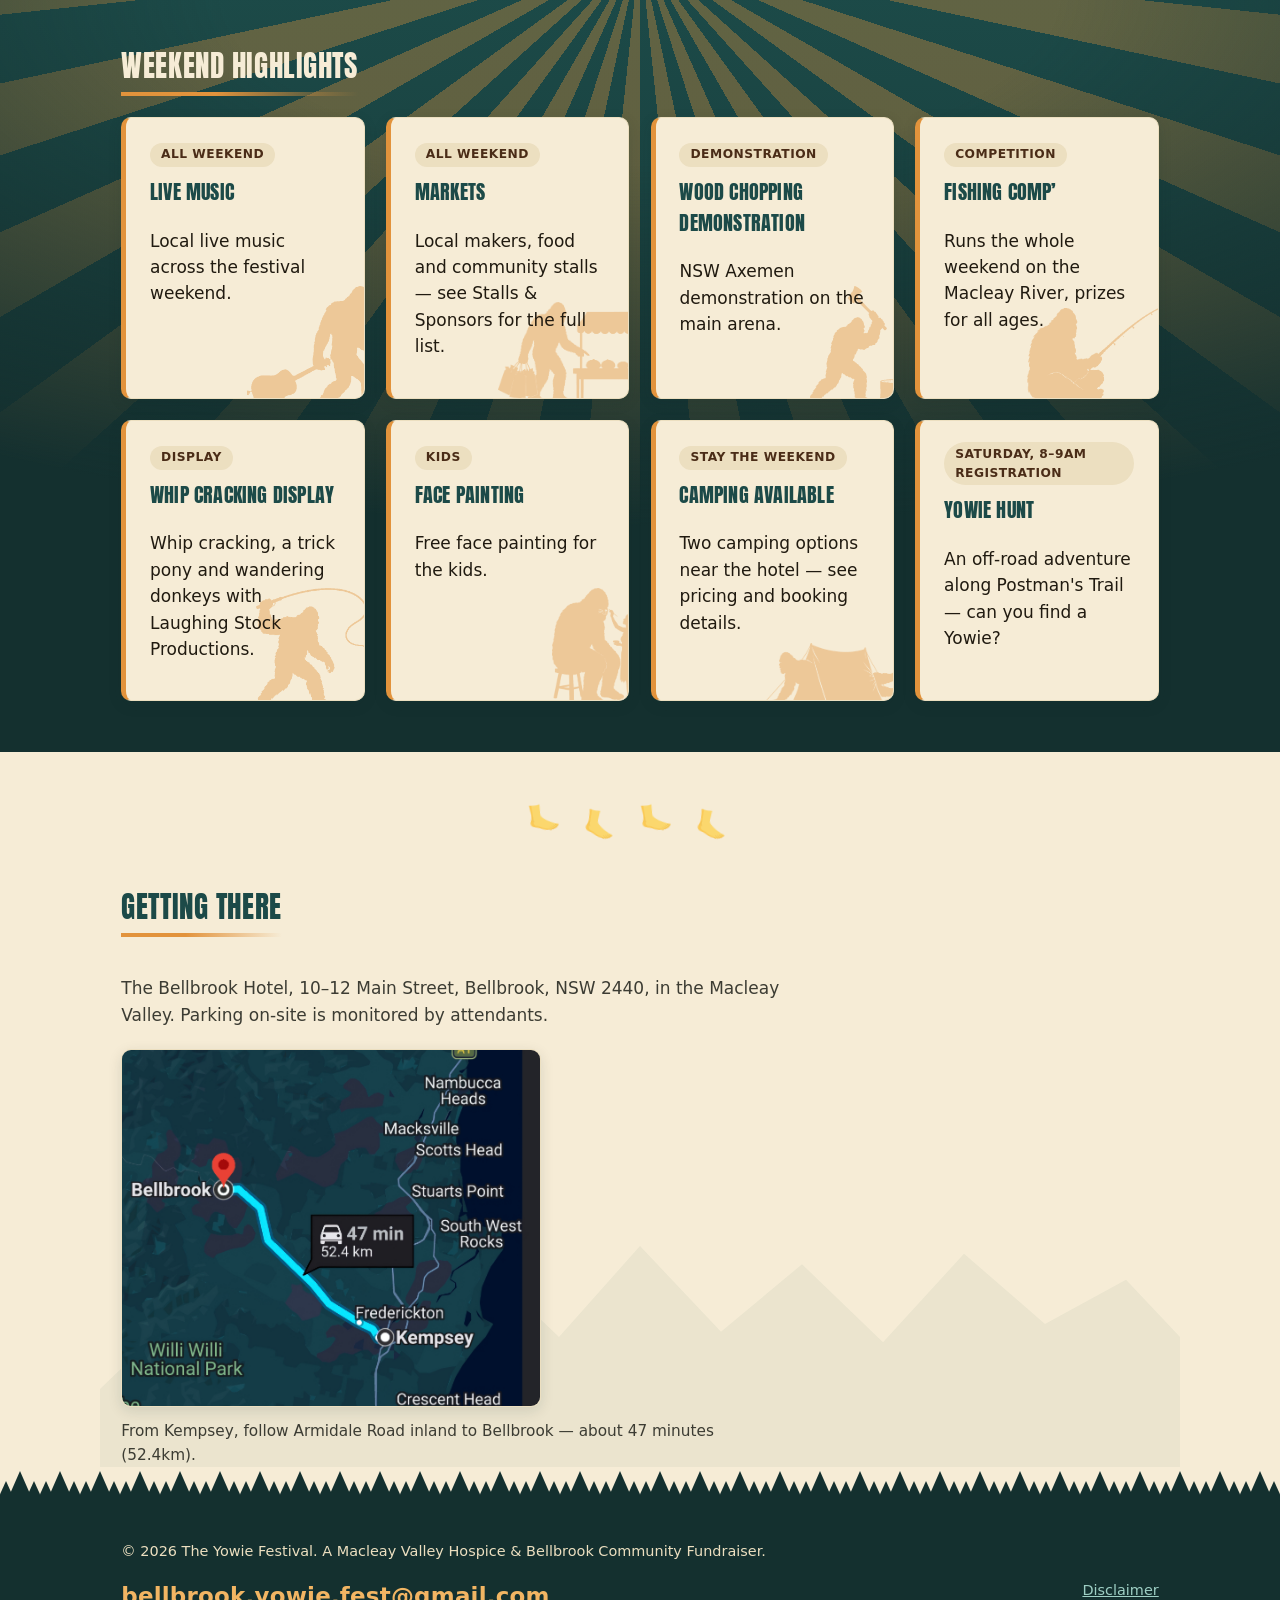
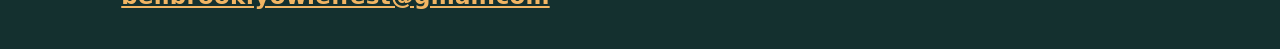
==== commit 6bc8d58a: "Add Bunnings Warehouse as Bronze sponsor; clarify $10 entry covers the whole weekend with re-entry t" ====
--- a/index.html
+++ b/index.html
@@ -50,7 +50,9 @@
       funds for Macleay Valley Hospice and the Bellbrook community. From 2–4 October 2026,
       expect live music, markets, camping, a wood chopping demonstration, a fishing
       competition, whip cracking displays, face painting and plenty of Big Foot fun for
-      the whole family. Entry is $10 per adult, kids under 14 free.
+      the whole family. Entry is $10 per adult for the whole weekend, kids under 14
+      free &mdash; you'll get a ticket once you've paid, so you can come and go as you
+      please, just show it again on re-entry.
     </p>
   </section>
 
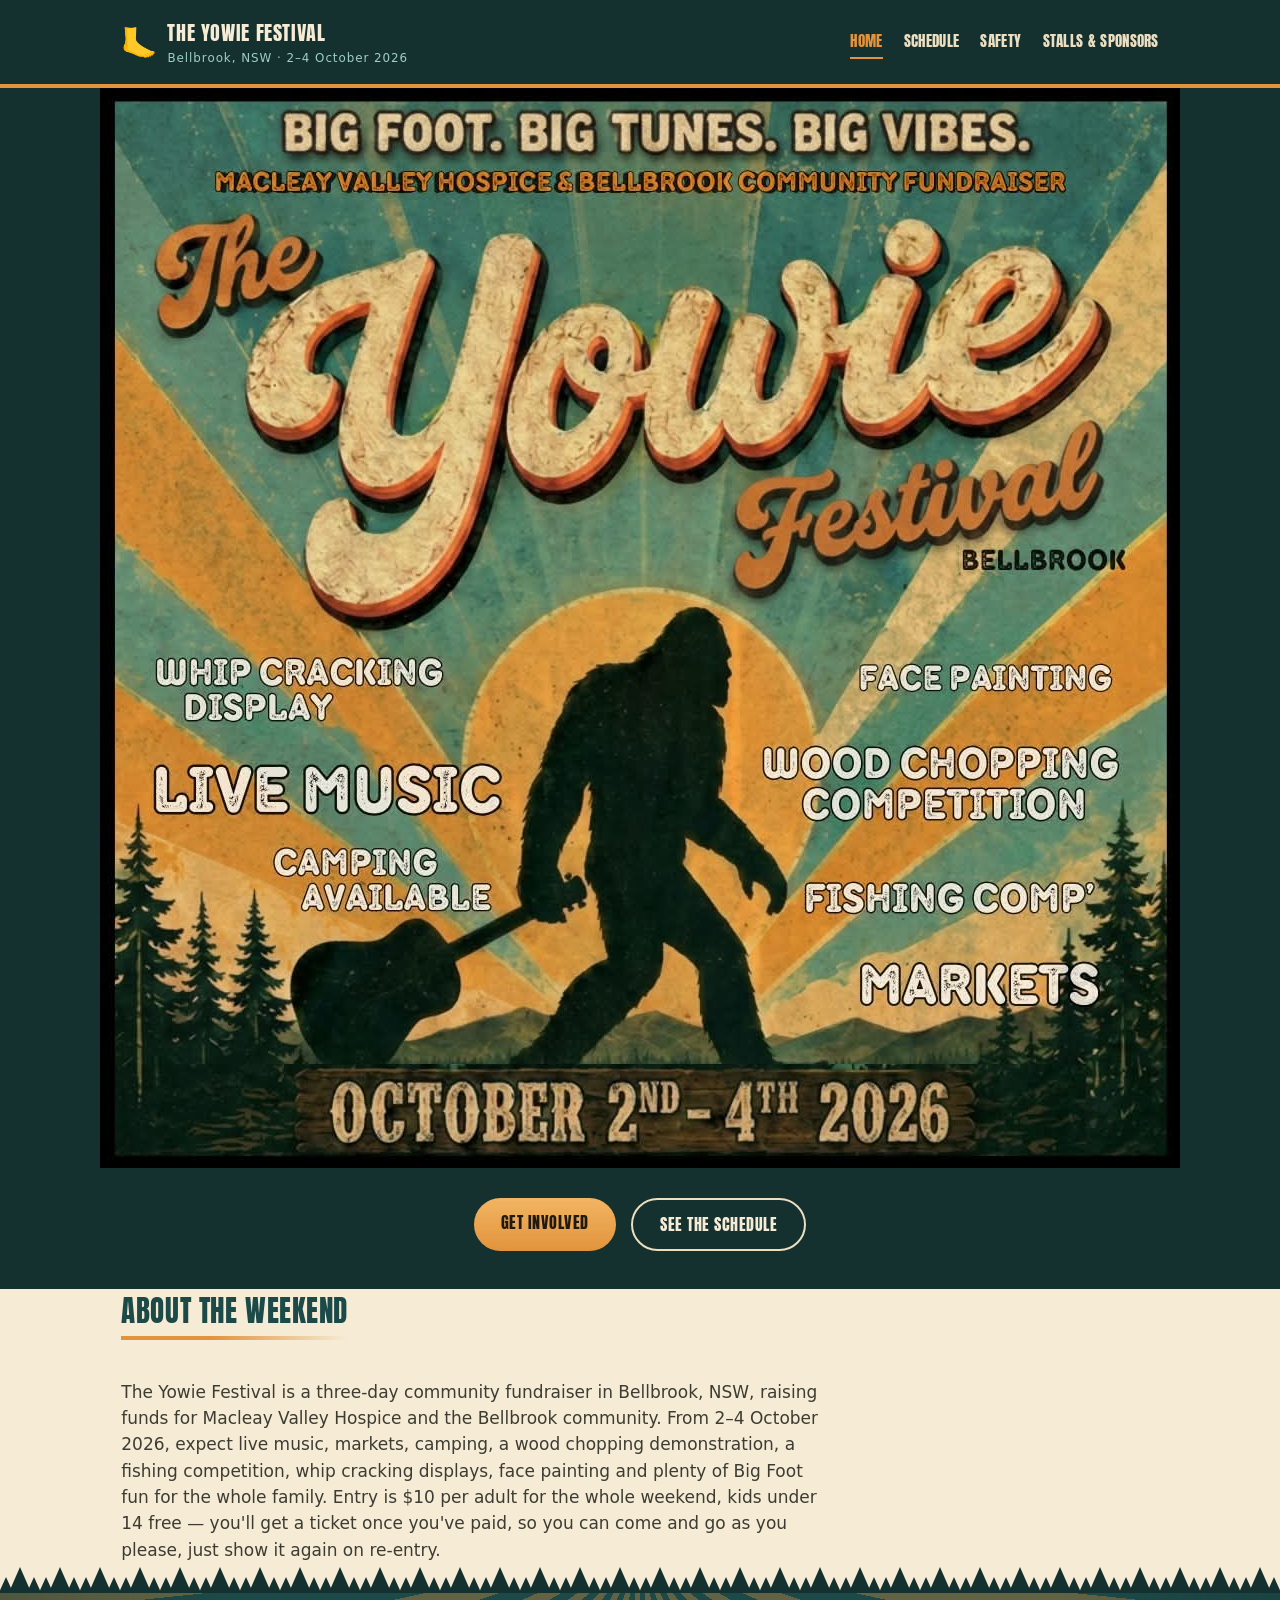
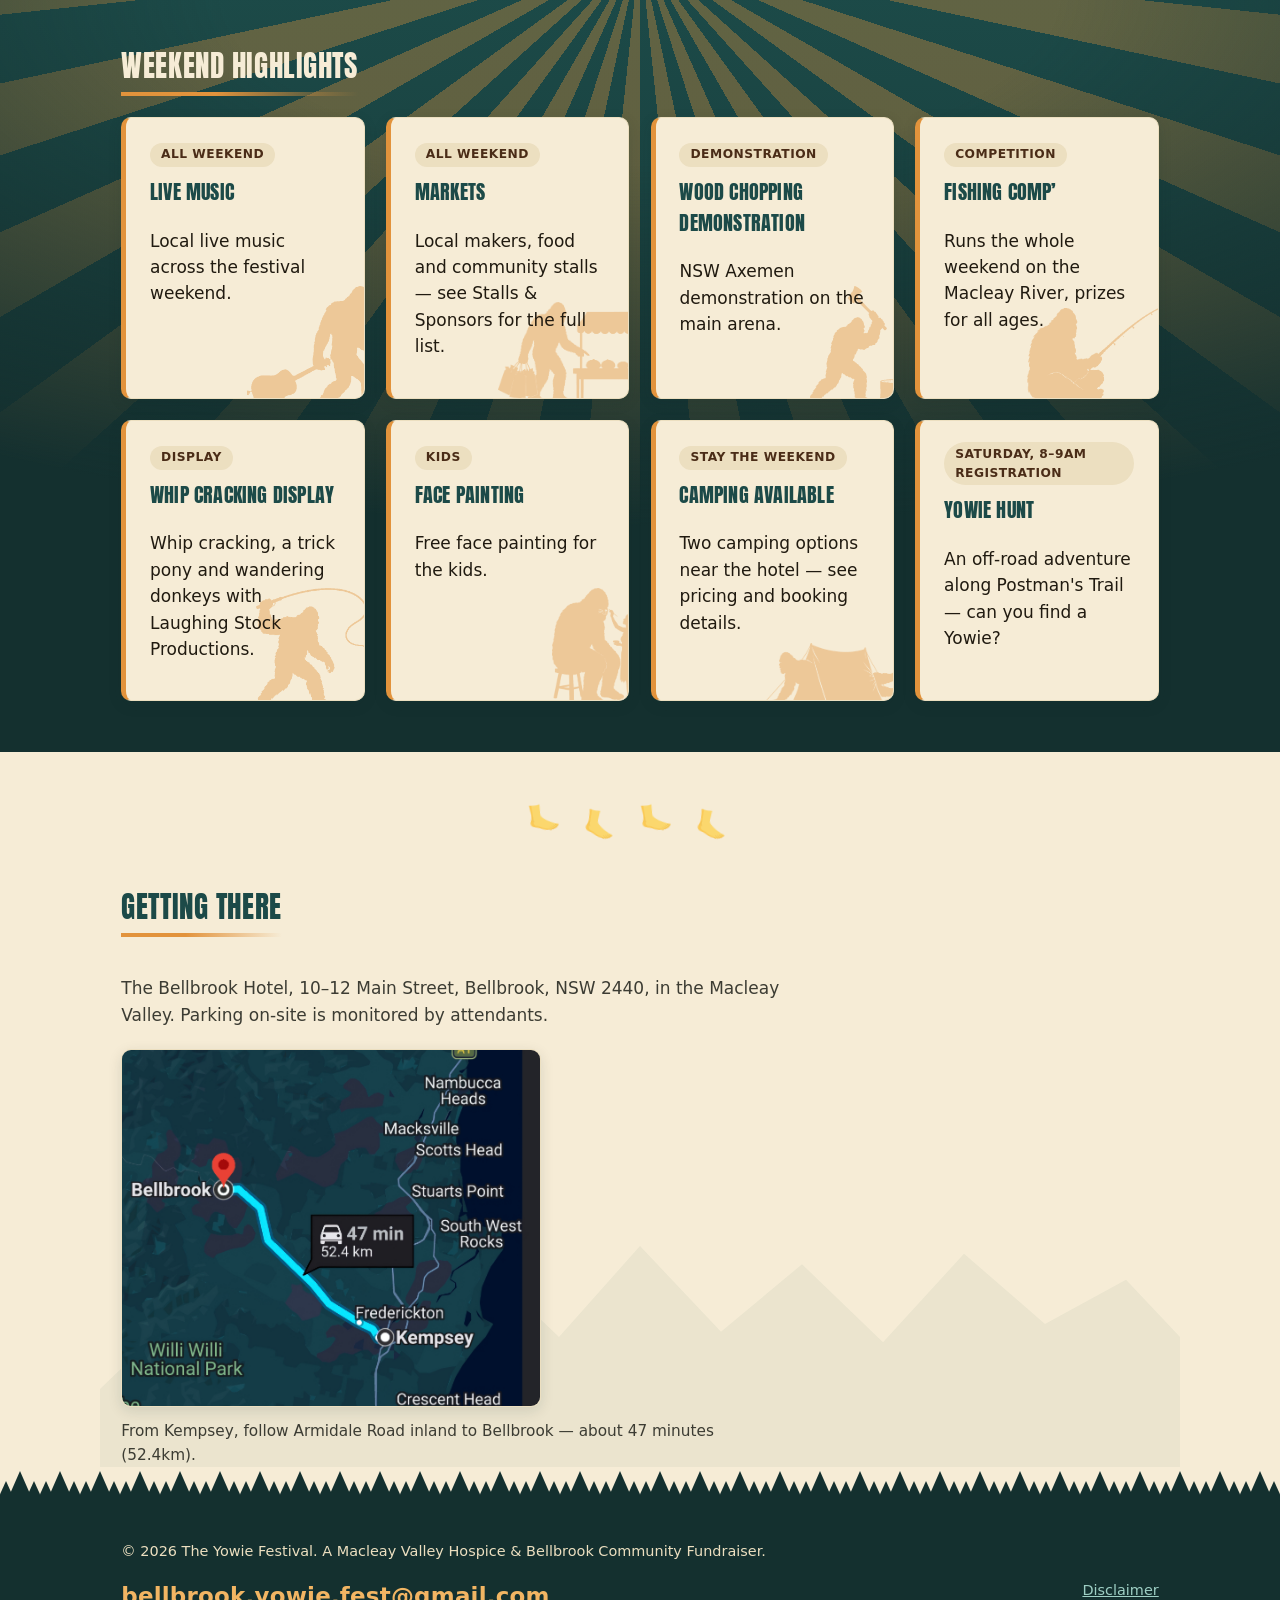
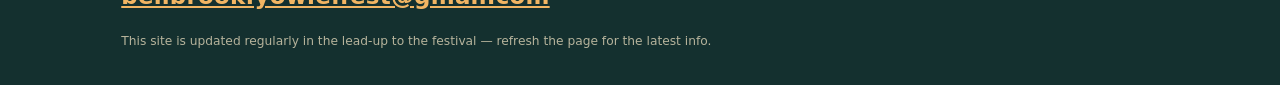
==== commit 70f8ef2b: "Add small refresh-for-updates note to every page footer For Kate's benefit - the site changes freque" ====
--- a/index.html
+++ b/index.html
@@ -151,6 +151,7 @@
     <div>&copy; <span id="year">2026</span> The Yowie Festival. A Macleay Valley Hospice &amp; Bellbrook Community Fundraiser.</div>
     <div><a href="mailto:bellbrook.yowie.fest@gmail.com" class="footer-email">bellbrook.yowie.fest@gmail.com</a></div>
     <div><a href="disclaimer.html">Disclaimer</a></div>
+    <div class="footer-note">This site is updated regularly in the lead-up to the festival &mdash; refresh the page for the latest info.</div>
   </div>
 </footer>
 
--- a/assets/styles.css
+++ b/assets/styles.css
@@ -654,6 +654,12 @@
   overflow-wrap: anywhere;
 }
 
+.footer-note {
+  width: 100%;
+  font-size: 0.72rem;
+  opacity: 0.75;
+}
+
 .site-footer a.footer-email:hover {
   color: var(--accent);
   text-decoration: underline;
